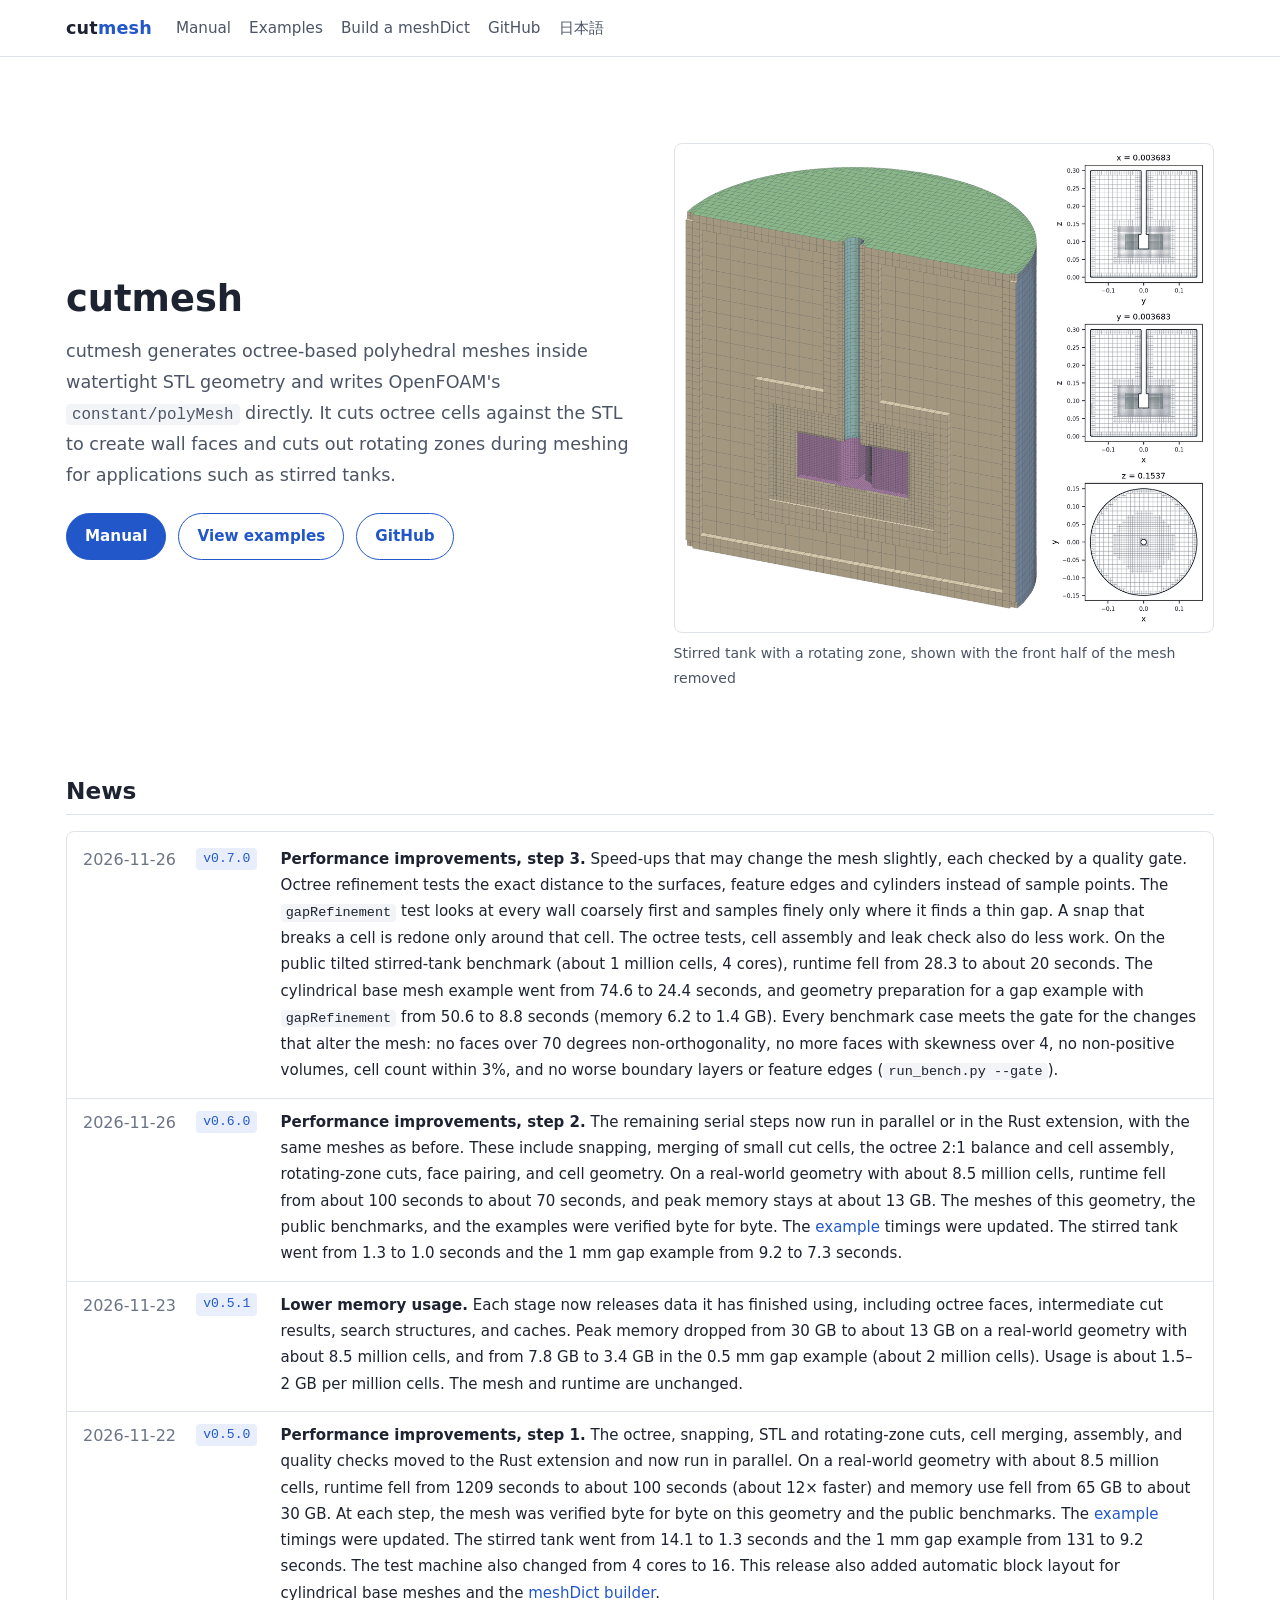
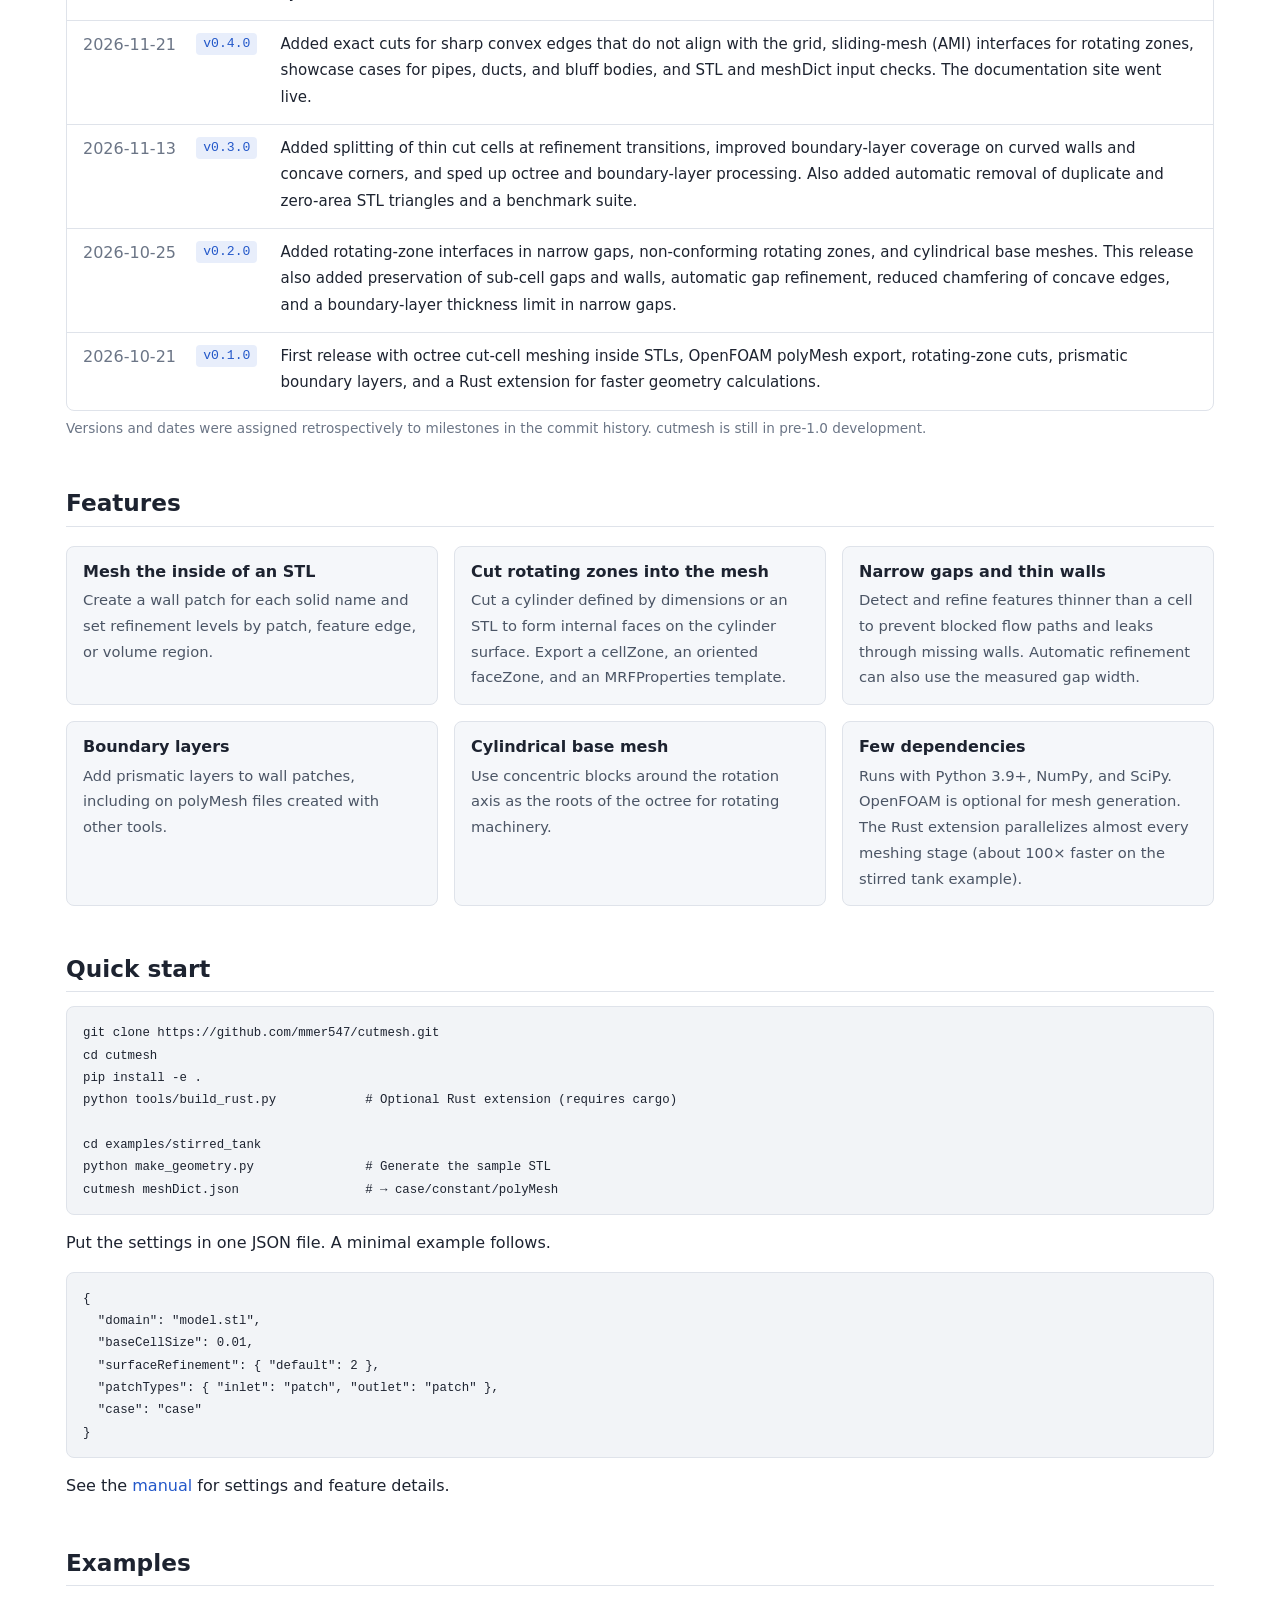
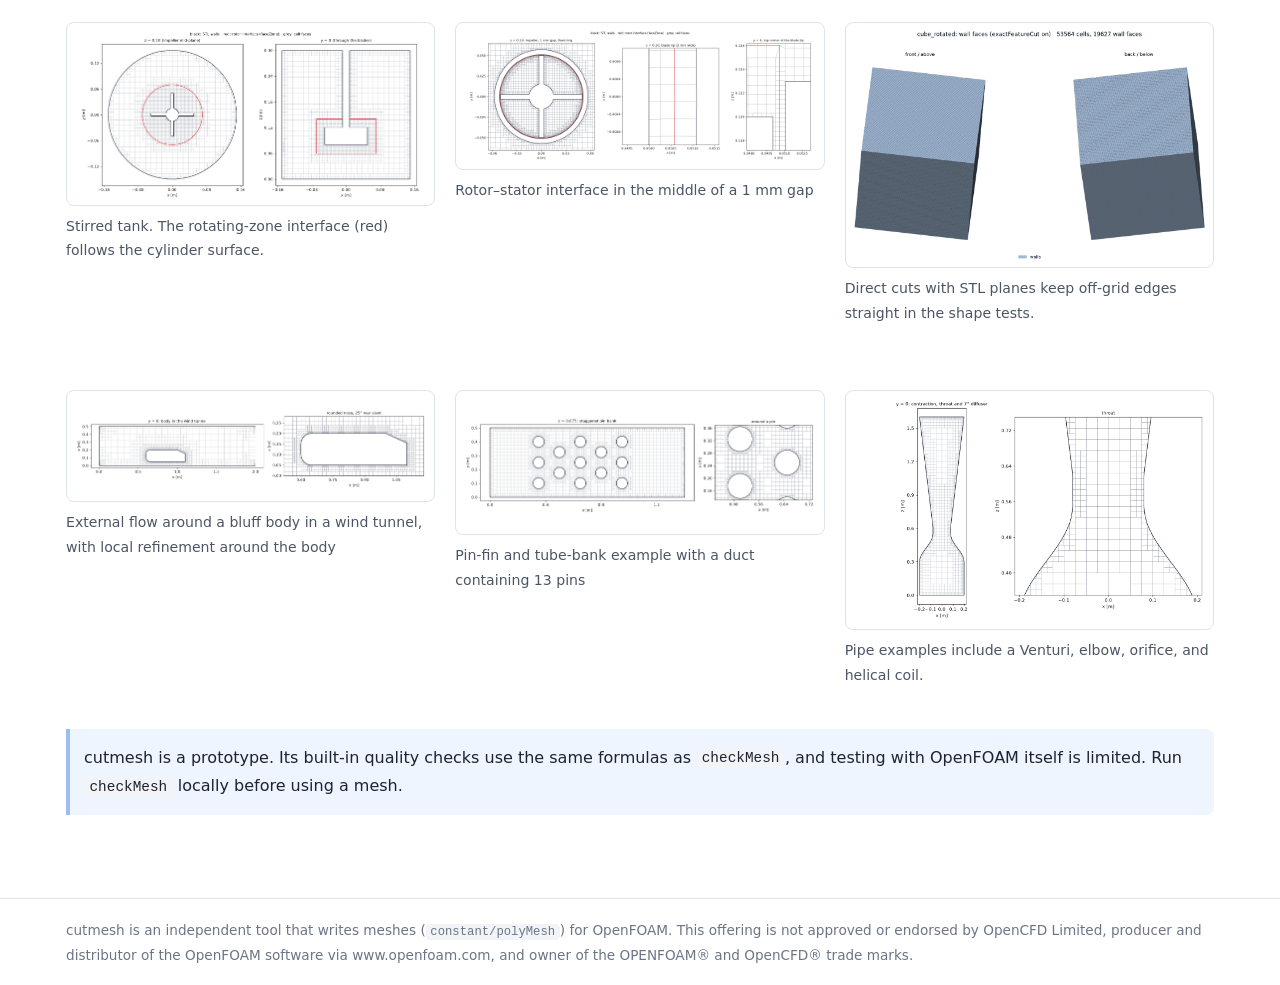
==== docs/en/index.html @ e9bb9ba9 "docs: v0.7.0 in the news (ja/en), READMEs and PLAN.md Co-Authored-By: Claude Opus 5.5 <noreply@anthr" ====
<!doctype html>
<html lang="en">
<head>
<meta charset="utf-8">
<meta name="viewport" content="width=device-width, initial-scale=1">
<title>cutmesh — Octree cut-cell mesher for OpenFOAM</title>
<meta name="description" content="Generate octree-based polyhedral meshes inside watertight STL geometry and export directly to OpenFOAM polyMesh. Supports rotating zones, cylindrical base meshes, and boundary layers.">
<link rel="stylesheet" href="../style.css">
<link rel="alternate" hreflang="ja" href="../index.html">
</head>
<body>
<header class="site-header"><div class="inner">
  <a class="brand" href="index.html">cut<span>mesh</span></a>
  <nav class="site-nav">
    <a href="manual.html">Manual</a>
    <a href="examples.html">Examples</a>
    <a href="meshdict.html">Build a meshDict</a>
    <a href="https://github.com/mmer547/cutmesh">GitHub</a>
    <a href="../index.html" lang="ja" hreflang="ja">日本語</a>
  </nav>
</div></header>

<main class="page">
<section class="hero">
  <div>
    <h1>cutmesh</h1>
    <p class="lead">cutmesh generates octree-based polyhedral meshes inside watertight STL geometry and writes OpenFOAM's <code>constant/polyMesh</code> directly.
    It cuts octree cells against the STL to create wall faces and cuts out rotating zones during meshing for applications such as stirred tanks.</p>
    <div class="actions">
      <a class="btn primary" href="manual.html">Manual</a>
      <a class="btn" href="examples.html">View examples</a>
      <a class="btn" href="https://github.com/mmer547/cutmesh">GitHub</a>
    </div>
  </div>
  <figure>
    <a class="img" href="examples.html#tank"><img src="../images/tank_cut.png" alt="3D cutaway of a stirred tank mesh, showing the tank, shaft, four paddle blades, and fine cells around the blades" width="996" height="908"></a>
    <figcaption>Stirred tank with a rotating zone, shown with the front half of the mesh removed</figcaption>
  </figure>
</section>

<h2 id="news">News</h2>
<ul class="news">
  <li><time datetime="2026-11-26">2026-11-26</time><span class="ver">v0.7.0</span>
    <p><strong>Performance improvements, step 3.</strong> Speed-ups that may change the mesh slightly, each checked by a quality gate. Octree refinement tests the exact distance to the surfaces, feature edges and cylinders instead of sample points. The <code>gapRefinement</code> test looks at every wall coarsely first and samples finely only where it finds a thin gap. A snap that breaks a cell is redone only around that cell. The octree tests, cell assembly and leak check also do less work.
    On the public tilted stirred-tank benchmark (about 1 million cells, 4 cores), runtime fell from 28.3 to about 20 seconds. The cylindrical base mesh example went from 74.6 to 24.4 seconds, and geometry preparation for a gap example with <code>gapRefinement</code> from 50.6 to 8.8 seconds (memory 6.2 to 1.4 GB).
    Every benchmark case meets the gate for the changes that alter the mesh: no faces over 70 degrees non-orthogonality, no more faces with skewness over 4, no non-positive volumes, cell count within 3%, and no worse boundary layers or feature edges (<code>run_bench.py --gate</code>).</p></li>
  <li><time datetime="2026-11-26">2026-11-26</time><span class="ver">v0.6.0</span>
    <p><strong>Performance improvements, step 2.</strong> The remaining serial steps now run in parallel or in the Rust extension, with the same meshes as before. These include snapping, merging of small cut cells, the octree 2:1 balance and cell assembly, rotating-zone cuts, face pairing, and cell geometry.
    On a real-world geometry with about 8.5 million cells, runtime fell from about 100 seconds to about 70 seconds, and peak memory stays at about 13 GB. The meshes of this geometry, the public benchmarks, and the examples were verified byte for byte.
    The <a href="examples.html">example</a> timings were updated. The stirred tank went from 1.3 to 1.0 seconds and the 1 mm gap example from 9.2 to 7.3 seconds.</p></li>
  <li><time datetime="2026-11-23">2026-11-23</time><span class="ver">v0.5.1</span>
    <p><strong>Lower memory usage.</strong> Each stage now releases data it has finished using, including octree faces, intermediate cut results, search structures, and caches.
    Peak memory dropped from 30 GB to about 13 GB on a real-world geometry with about 8.5 million cells, and from 7.8 GB to 3.4 GB in the 0.5 mm gap example (about 2 million cells). Usage is about 1.5–2 GB per million cells.
    The mesh and runtime are unchanged.</p></li>
  <li><time datetime="2026-11-22">2026-11-22</time><span class="ver">v0.5.0</span>
    <p><strong>Performance improvements, step 1.</strong> The octree, snapping, STL and rotating-zone cuts, cell merging, assembly, and quality checks moved to the Rust extension and now run in parallel.
    On a real-world geometry with about 8.5 million cells, runtime fell from 1209 seconds to about 100 seconds (about 12× faster) and memory use fell from 65 GB to about 30 GB. At each step, the mesh was verified byte for byte on this geometry and the public benchmarks.
    The <a href="examples.html">example</a> timings were updated. The stirred tank went from 14.1 to 1.3 seconds and the 1 mm gap example from 131 to 9.2 seconds. The test machine also changed from 4 cores to 16.
    This release also added automatic block layout for cylindrical base meshes and the <a href="meshdict.html">meshDict builder</a>.</p></li>
  <li><time datetime="2026-11-21">2026-11-21</time><span class="ver">v0.4.0</span>
    <p>Added exact cuts for sharp convex edges that do not align with the grid, sliding-mesh (AMI) interfaces for rotating zones, showcase cases for pipes, ducts, and bluff bodies,
    and STL and meshDict input checks. The documentation site went live.</p></li>
  <li><time datetime="2026-11-13">2026-11-13</time><span class="ver">v0.3.0</span>
    <p>Added splitting of thin cut cells at refinement transitions, improved boundary-layer coverage on curved walls and concave corners, and sped up octree and boundary-layer processing.
    Also added automatic removal of duplicate and zero-area STL triangles and a benchmark suite.</p></li>
  <li><time datetime="2026-10-25">2026-10-25</time><span class="ver">v0.2.0</span>
    <p>Added rotating-zone interfaces in narrow gaps, non-conforming rotating zones, and cylindrical base meshes. This release also added preservation of sub-cell gaps and walls,
    automatic gap refinement, reduced chamfering of concave edges, and a boundary-layer thickness limit in narrow gaps.</p></li>
  <li><time datetime="2026-10-21">2026-10-21</time><span class="ver">v0.1.0</span>
    <p>First release with octree cut-cell meshing inside STLs, OpenFOAM polyMesh export, rotating-zone cuts,
    prismatic boundary layers, and a Rust extension for faster geometry calculations.</p></li>
</ul>
<p class="news-note">Versions and dates were assigned retrospectively to milestones in the commit history. cutmesh is still in pre-1.0 development.</p>

<h2>Features</h2>
<div class="cards">
  <div class="card"><h3>Mesh the inside of an STL</h3><p>Create a wall patch for each solid name and set refinement levels by patch, feature edge, or volume region.</p></div>
  <div class="card"><h3>Cut rotating zones into the mesh</h3><p>Cut a cylinder defined by dimensions or an STL to form internal faces on the cylinder surface. Export a cellZone, an oriented faceZone, and an MRFProperties template.</p></div>
  <div class="card"><h3>Narrow gaps and thin walls</h3><p>Detect and refine features thinner than a cell to prevent blocked flow paths and leaks through missing walls. Automatic refinement can also use the measured gap width.</p></div>
  <div class="card"><h3>Boundary layers</h3><p>Add prismatic layers to wall patches, including on polyMesh files created with other tools.</p></div>
  <div class="card"><h3>Cylindrical base mesh</h3><p>Use concentric blocks around the rotation axis as the roots of the octree for rotating machinery.</p></div>
  <div class="card"><h3>Few dependencies</h3><p>Runs with Python 3.9+, NumPy, and SciPy. OpenFOAM is optional for mesh generation. The Rust extension parallelizes almost every meshing stage (about 100× faster on the stirred tank example).</p></div>
</div>

<h2>Quick start</h2>
<pre><code>git clone https://github.com/mmer547/cutmesh.git
cd cutmesh
pip install -e .
python tools/build_rust.py            # Optional Rust extension (requires cargo)

cd examples/stirred_tank
python make_geometry.py               # Generate the sample STL
cutmesh meshDict.json                 # → case/constant/polyMesh</code></pre>
<p>Put the settings in one JSON file. A minimal example follows.</p>
<pre><code>{
  "domain": "model.stl",
  "baseCellSize": 0.01,
  "surfaceRefinement": { "default": 2 },
  "patchTypes": { "inlet": "patch", "outlet": "patch" },
  "case": "case"
}</code></pre>
<p>See the <a href="manual.html">manual</a> for settings and feature details.</p>

<h2>Examples</h2>
<div class="grid three">
  <figure>
    <a class="img" href="examples.html#tank"><img src="../images/tank_slices.png" alt="Horizontal and vertical sections of a stirred tank, with the rotating-zone interface in red" loading="lazy"></a>
    <figcaption>Stirred tank. The rotating-zone interface (red) follows the cylinder surface.</figcaption>
  </figure>
  <figure>
    <a class="img" href="examples.html#stator"><img src="../images/stator_gap.png" alt="Close-up of the 1 mm gap between the blade tip and the stationary ring" loading="lazy"></a>
    <figcaption>Rotor–stator interface in the middle of a 1 mm gap</figcaption>
  </figure>
  <figure>
    <a class="img" href="examples.html#tilted-edges"><img src="../images/shape_cube_rotated_walls.png" alt="Wall mesh of a cube rotated relative to the grid, with straight edges" loading="lazy"></a>
    <figcaption>Direct cuts with STL planes keep off-grid edges straight in the shape tests.</figcaption>
  </figure>
  <figure>
    <a class="img" href="examples.html#showcase"><img src="../images/showcase_body_in_tunnel.png" alt="Longitudinal section of a body in a wind tunnel" loading="lazy"></a>
    <figcaption>External flow around a bluff body in a wind tunnel, with local refinement around the body</figcaption>
  </figure>
  <figure>
    <a class="img" href="examples.html#showcase"><img src="../images/showcase_pin_fins.png" alt="Horizontal section of a staggered pin array" loading="lazy"></a>
    <figcaption>Pin-fin and tube-bank example with a duct containing 13 pins</figcaption>
  </figure>
  <figure>
    <a class="img" href="examples.html#showcase"><img src="../images/showcase_venturi.png" alt="Longitudinal section of a Venturi pipe" loading="lazy"></a>
    <figcaption>Pipe examples include a Venturi, elbow, orifice, and helical coil.</figcaption>
  </figure>
</div>

<div class="note">
  <p>cutmesh is a prototype. Its built-in quality checks use the same formulas as <code>checkMesh</code>, and testing with OpenFOAM itself is limited. Run <code>checkMesh</code> locally before using a mesh.</p>
</div>
</main>

<footer class="site-footer"><div class="inner">
  cutmesh is an independent tool that writes meshes (<code>constant/polyMesh</code>) for OpenFOAM.
  This offering is not approved or endorsed by OpenCFD Limited, producer and distributor of the OpenFOAM software via www.openfoam.com,
  and owner of the OPENFOAM® and OpenCFD® trade marks.
</div></footer>
</body>
</html>
---- docs/style.css ----
/* cutmesh documentation site */
:root {
  --bg: #ffffff;
  --bg-soft: #f5f7fa;
  --bg-code: #f2f4f7;
  --fg: #1d2330;
  --fg-soft: #4b5565;
  --fg-faint: #6b7586;
  --line: #dfe3ea;
  --accent: #2257c9;
  --accent-soft: #e8eefb;
  --warn-bg: #fff6e0;
  --warn-line: #e8c46a;
  --note-bg: #eef5ff;
  --note-line: #9dbcf0;
  --radius: 8px;
  --mono: ui-monospace, "SFMono-Regular", "Cascadia Mono", Menlo, Consolas, monospace;
  --sans: system-ui, -apple-system, "Segoe UI", "Hiragino Sans", "Hiragino Kaku Gothic ProN",
          "Noto Sans JP", "Yu Gothic UI", Meiryo, sans-serif;
  color-scheme: light;
}
@media (prefers-color-scheme: dark) {
  :root:not([data-theme="light"]) {
    --bg: #12151b; --bg-soft: #1a1e26; --bg-code: #1e232c;
    --fg: #e4e7ec; --fg-soft: #b3bac6; --fg-faint: #8a93a3; --line: #2d333e;
    --accent: #7fa7ff; --accent-soft: #1f2a40;
    --warn-bg: #2d2615; --warn-line: #8a6d24; --note-bg: #17233a; --note-line: #3c5d94;
    color-scheme: dark;
  }
}
:root[data-theme="dark"] {
  --bg: #12151b; --bg-soft: #1a1e26; --bg-code: #1e232c;
  --fg: #e4e7ec; --fg-soft: #b3bac6; --fg-faint: #8a93a3; --line: #2d333e;
  --accent: #7fa7ff; --accent-soft: #1f2a40;
  --warn-bg: #2d2615; --warn-line: #8a6d24; --note-bg: #17233a; --note-line: #3c5d94;
  color-scheme: dark;
}

* { box-sizing: border-box; }
html { -webkit-text-size-adjust: 100%; scroll-padding-top: 72px; }
body {
  margin: 0; background: var(--bg); color: var(--fg);
  font-family: var(--sans); font-size: 16px; line-height: 1.75;
}
a { color: var(--accent); text-decoration: none; }
a:hover { text-decoration: underline; }
img { max-width: 100%; height: auto; display: block; }
code, pre, kbd { font-family: var(--mono); font-size: 0.9em; }
:not(pre) > code {
  background: var(--bg-code); padding: 0.1em 0.38em; border-radius: 4px; overflow-wrap: anywhere;
}
pre {
  background: var(--bg-code); border: 1px solid var(--line); border-radius: var(--radius);
  padding: 14px 16px; overflow-x: auto; line-height: 1.55; margin: 1em 0;
}
pre code { font-size: 0.86em; }
h1, h2, h3 { line-height: 1.35; margin: 2em 0 0.6em; }
h1 { font-size: 2rem; margin-top: 0.4em; }
h2 { font-size: 1.45rem; padding-bottom: 0.3em; border-bottom: 1px solid var(--line); }
h3 { font-size: 1.15rem; }
p, ul, ol { margin: 0.7em 0; }
li { margin: 0.25em 0; }

/* header */
.site-header {
  position: sticky; top: 0; z-index: 10; background: color-mix(in srgb, var(--bg) 92%, transparent);
  backdrop-filter: blur(6px); border-bottom: 1px solid var(--line);
}
.site-header .inner {
  max-width: 1180px; margin: 0 auto; padding: 6px 16px; min-height: 56px;
  display: flex; align-items: center; gap: 24px;
}
.brand { font-weight: 700; font-size: 1.1rem; color: var(--fg); letter-spacing: 0.01em; }
.brand span { color: var(--accent); }
.site-nav { display: flex; gap: 18px; flex-wrap: wrap; font-size: 0.95rem; }
.site-nav a { color: var(--fg-soft); }
.site-nav a[aria-current="page"] { color: var(--fg); font-weight: 600; }
.site-nav .gh { margin-left: auto; }
.header-spacer { flex: 1; }

/* layout */
.page { max-width: 1180px; margin: 0 auto; padding: 24px 16px 64px; }
.doc { display: grid; grid-template-columns: 220px minmax(0, 1fr); gap: 40px; }
.toc {
  position: sticky; top: 76px; align-self: start; max-height: calc(100vh - 96px); overflow-y: auto;
  font-size: 0.9rem; border-right: 1px solid var(--line); padding-right: 16px;
}
.toc strong { display: block; margin-bottom: 6px; color: var(--fg-faint); font-size: 0.78rem;
  letter-spacing: 0.06em; text-transform: uppercase; }
.toc ol { list-style: none; padding: 0; margin: 0; }
.toc li { margin: 0; }
.toc a { display: block; padding: 3px 0; color: var(--fg-soft); }
.toc ol ol a { padding-left: 12px; font-size: 0.86rem; }
.content { min-width: 0; }
.content > h2:first-child { margin-top: 0.3em; }

/* tables */
.table-wrap { overflow-x: auto; margin: 1em 0; border: 1px solid var(--line); border-radius: var(--radius); }
table { border-collapse: collapse; width: 100%; font-size: 0.9rem; }
th, td { text-align: left; vertical-align: top; padding: 8px 12px; border-bottom: 1px solid var(--line); }
th { background: var(--bg-soft); font-weight: 600; white-space: nowrap; }
tr:last-child td { border-bottom: none; }
td:first-child code { white-space: nowrap; }
td.num, th.num { text-align: right; font-variant-numeric: tabular-nums; white-space: nowrap; }

/* callouts */
.note, .warn { border-left: 4px solid; border-radius: 0 var(--radius) var(--radius) 0; padding: 10px 14px; margin: 1.2em 0; }
.note { background: var(--note-bg); border-color: var(--note-line); }
.warn { background: var(--warn-bg); border-color: var(--warn-line); }
.note p, .warn p { margin: 0.3em 0; }

/* hero */
.hero { padding: 40px 0 16px; display: grid; grid-template-columns: minmax(0, 1.05fr) minmax(0, 1fr); gap: 40px; align-items: center; }
.hero h1 { font-size: 2.3rem; margin: 0 0 0.3em; }
.hero .lead { font-size: 1.1rem; color: var(--fg-soft); }
.hero .actions { display: flex; gap: 12px; flex-wrap: wrap; margin-top: 1.4em; }
.btn {
  display: inline-block; padding: 9px 18px; border-radius: 999px; font-weight: 600; font-size: 0.95rem;
  border: 1px solid var(--accent); color: var(--accent);
}
.btn.primary { background: var(--accent); color: var(--bg); }
.btn:hover { text-decoration: none; filter: brightness(1.08); }

/* figures: mesh pictures are drawn on white, keep a white card in dark mode */
figure { margin: 1.4em 0; }
figure .img {
  background: #fff; border: 1px solid var(--line); border-radius: var(--radius); padding: 6px; overflow: hidden;
}
figure a.img { display: block; }
figcaption { font-size: 0.88rem; color: var(--fg-soft); margin-top: 8px; }
.grid { display: grid; gap: 20px; }
.grid.two { grid-template-columns: repeat(2, minmax(0, 1fr)); }
.grid.three { grid-template-columns: repeat(3, minmax(0, 1fr)); }
/* update history (top page) */
.news { list-style: none; padding: 0; margin: 1em 0 0.4em; border: 1px solid var(--line); border-radius: var(--radius); }
.news li { display: grid; grid-template-columns: 6.2em 4.4em minmax(0, 1fr); gap: 4px 14px; padding: 10px 16px; border-top: 1px solid var(--line); }
.news li:first-child { border-top: 0; }
.news time { color: var(--fg-faint); font-variant-numeric: tabular-nums; }
.news .ver { justify-self: start; align-self: start; margin-top: 0.15em; padding: 0 7px; border-radius: 4px;
  font-family: var(--mono); font-size: 0.82rem; line-height: 1.7; color: var(--accent); background: var(--accent-soft); }
.news p { margin: 0; font-size: 0.94rem; }
.news-note { margin: 0 0 1.6em; font-size: 0.85rem; color: var(--fg-faint); }

.cards { display: grid; grid-template-columns: repeat(3, minmax(0, 1fr)); gap: 16px; margin: 1.2em 0; }
.card { border: 1px solid var(--line); border-radius: var(--radius); padding: 14px 16px; background: var(--bg-soft); }
.card h3 { margin: 0 0 0.3em; font-size: 1rem; }
.card p { margin: 0; font-size: 0.92rem; color: var(--fg-soft); }

/* example sections */
.cmd-label { font-weight: 600; font-size: 0.92rem; margin: 1.1em 0 -0.4em; color: var(--fg-soft); }
.example { margin: 2.4em 0; }
.stats { display: flex; gap: 10px; flex-wrap: wrap; margin: 0.6em 0; padding: 0; list-style: none; }
.stats li { margin: 0; font-size: 0.86rem; background: var(--accent-soft); color: var(--fg); border-radius: 999px; padding: 2px 12px; }
details { border: 1px solid var(--line); border-radius: var(--radius); padding: 6px 14px; margin: 1em 0; }
details summary { cursor: pointer; font-weight: 600; font-size: 0.95rem; }
details pre { margin: 0.6em 0 0.4em; }

.site-footer { border-top: 1px solid var(--line); color: var(--fg-faint); font-size: 0.85rem; }
.site-footer .inner { max-width: 1180px; margin: 0 auto; padding: 20px 16px; }

@media (max-width: 900px) {
  .doc { grid-template-columns: minmax(0, 1fr); }
  .toc { position: static; max-height: none; border-right: none; border-bottom: 1px solid var(--line);
    padding: 0 0 12px; }
  .hero { grid-template-columns: minmax(0, 1fr); padding-top: 24px; }
  .cards, .grid.three { grid-template-columns: minmax(0, 1fr); }
  .news li { grid-template-columns: auto minmax(0, 1fr); }
  .news p { grid-column: 1 / -1; }
}
@media (max-width: 640px) {
  .grid.two { grid-template-columns: minmax(0, 1fr); }
  .hero h1 { font-size: 1.8rem; }
  h1 { font-size: 1.6rem; }
  .site-header .inner { gap: 14px; }
  .site-nav { gap: 4px 12px; font-size: 0.9rem; }
  .brand { font-size: 1rem; }
}
@media (max-width: 420px) {
  html { scroll-padding-top: 106px; }
}

/* examples: figures with a "with boundary layers" variant (switched by examples.js) */
.vfig .only-layers, .vfig.layers-on .only-plain { display: none; }
.vfig.layers-on a.img.only-layers { display: block; }
.vfig.layers-on span.only-layers { display: inline; }
.vswitch {
  display: inline-flex; border: 1px solid var(--line); border-radius: 999px; overflow: hidden;
  font-size: 0.8rem; line-height: 1.6; vertical-align: middle;
}
.vfig > .vswitch { margin-bottom: 6px; }
.vswitch button {
  border: 0; margin: 0; background: transparent; color: var(--fg-soft); padding: 2px 12px;
  font: inherit; cursor: pointer;
}
.vswitch button + button { border-left: 1px solid var(--line); }
.vswitch button[aria-pressed="true"] { background: var(--accent); color: var(--bg); }
.vswitch button:focus-visible { outline: 2px solid var(--accent); outline-offset: -2px; }
.layer-switch { display: flex; align-items: center; gap: 10px; margin: 1em 0; font-size: 0.9rem; color: var(--fg-soft); }
.layer-switch[hidden] { display: none; }

/* meshDict form (meshdict.html, meshdict.js) */
.mdf-lead { color: var(--fg-soft); max-width: 60em; }
.mdf-toolbar { display: flex; flex-wrap: wrap; align-items: center; gap: 10px 14px; margin: 1.2em 0 0.3em; }
.mdf-toolbar-sep { flex: 1; }
.mdf-filebtn { cursor: pointer; }
.mdf-filebtn:focus-within { outline: 2px solid var(--accent); outline-offset: 2px; }
button.btn { background: transparent; font: inherit; font-weight: 600; font-size: 0.95rem; cursor: pointer; }
button.btn.primary { background: var(--accent); }
.btn.mdf-plain { border-color: var(--line); color: var(--fg-soft); }
.btn.mdf-small { padding: 4px 12px; font-size: 0.85rem; }
.mdf-select { display: inline-flex; align-items: center; gap: 8px; font-size: 0.92rem; color: var(--fg-soft); }
.mdf-check { display: inline-flex; align-items: center; gap: 6px; font-size: 0.92rem; color: var(--fg-soft); cursor: pointer; }
.mdf-drop-hint { margin: 0 0 1em; font-size: 0.82rem; color: var(--fg-faint); }
.mdf select, .mdf-toolbar select, .mdf-text, .mdf-textarea {
  font: inherit; font-size: 0.92rem; color: var(--fg); background: var(--bg);
  border: 1px solid var(--line); border-radius: 6px; padding: 5px 8px; min-width: 0;
}
.mdf-text:focus, .mdf-textarea:focus, .mdf select:focus { outline: 2px solid var(--accent); outline-offset: -1px; border-color: var(--accent); }
.mdf-text:disabled { opacity: 0.5; }
.mdf-num { font-family: var(--mono); font-size: 0.88rem; }
.mdf-textarea { width: 100%; font-family: var(--mono); font-size: 0.85rem; resize: vertical; }
.mdf-bad { border-color: #d14343; }

.mdf { display: grid; grid-template-columns: minmax(0, 1fr) minmax(0, 480px); gap: 32px; align-items: start; }
.mdf-group { margin: 0 0 28px; }
.mdf-group h2 { margin: 0 0 10px; font-size: 1.2rem; display: flex; align-items: baseline; gap: 10px; }
.mdf-doc { font-size: 0.8rem; font-weight: 400; }
.mdf-field { display: grid; grid-template-columns: 210px minmax(0, 1fr); gap: 2px 16px; padding: 10px 0; border-bottom: 1px solid var(--line); }
.mdf-label { display: flex; flex-wrap: wrap; align-items: center; gap: 6px; padding-top: 4px; }
.mdf-label code { font-weight: 600; }
.mdf-req, .mdf-adv { font-size: 0.7rem; border-radius: 999px; padding: 0 7px; line-height: 1.6; }
.mdf-req { background: var(--accent); color: var(--bg); }
.mdf-adv { border: 1px solid var(--line); color: var(--fg-faint); }
.mdf-input { min-width: 0; }
.mdf-input > .mdf-text, .mdf-input > select { width: 100%; max-width: 320px; }
.mdf-help { grid-column: 2; font-size: 0.83rem; color: var(--fg-soft); line-height: 1.6; }
.mdf-default { margin-left: 8px; color: var(--fg-faint); white-space: nowrap; }
.mdf-hidden-note { font-size: 0.83rem; color: var(--fg-faint); margin: 8px 0 0; }
.mdf-vec { display: grid; grid-template-columns: repeat(3, minmax(0, 110px)); gap: 6px; }
.mdf-inline { display: flex; flex-wrap: wrap; align-items: center; gap: 10px; }
.mdf-inline .mdf-text { width: 160px; }
.mdf-map { display: grid; gap: 6px; }
.mdf-maprow { display: grid; grid-template-columns: minmax(0, 200px) minmax(0, 120px) auto; gap: 6px; align-items: center; }
.mdf-mapadd { display: flex; flex-wrap: wrap; gap: 14px; }
.mdf-link { border: 0; background: none; padding: 2px 0; color: var(--accent); font: inherit; font-size: 0.88rem; cursor: pointer; }
.mdf-link:hover { text-decoration: underline; }
.mdf-x {
  border: 1px solid var(--line); background: var(--bg); color: var(--fg-faint); border-radius: 6px;
  width: 28px; height: 28px; line-height: 1; font-size: 1rem; cursor: pointer;
}
.mdf-x:hover { color: #d14343; border-color: #d14343; }
.mdf-list .mdf-text { width: 100%; max-width: 420px; }
.mdf-chips { display: flex; flex-wrap: wrap; gap: 6px; margin-top: 6px; }
.mdf-chip {
  border: 1px solid var(--line); background: var(--bg-soft); color: var(--fg-soft); border-radius: 999px;
  padding: 1px 10px; font: inherit; font-size: 0.8rem; cursor: pointer;
}
.mdf-chip[aria-pressed="true"] { background: var(--accent); border-color: var(--accent); color: var(--bg); }

/* nested objects and lists of objects span the whole width */
.mdf-sub, .mdf-listfield { grid-template-columns: minmax(0, 1fr); }
.mdf-sub > .mdf-help, .mdf-listfield > .mdf-help { grid-column: 1; }
.mdf-subhead { display: flex; flex-wrap: wrap; align-items: center; gap: 8px 16px; }
.mdf-subhead .mdf-label { padding-top: 0; }
.mdf-subbody, .mdf-card { border-left: 3px solid var(--accent-soft); padding-left: 14px; margin-top: 6px; }
.mdf-subbody .mdf-field, .mdf-card .mdf-field { grid-template-columns: 180px minmax(0, 1fr); }
.mdf-subbody .mdf-sub, .mdf-card .mdf-sub { grid-template-columns: minmax(0, 1fr); }
.mdf-subbody .mdf-field:last-child, .mdf-card .mdf-field:last-child { border-bottom: 0; }
.mdf-card { background: var(--bg-soft); border-radius: 0 var(--radius) var(--radius) 0; padding: 8px 14px; margin: 10px 0; }
.mdf-cardhead { display: flex; justify-content: space-between; align-items: center; }
.mdf-shape { display: flex; flex-wrap: wrap; gap: 14px; align-items: center; padding: 6px 0; font-size: 0.92rem; }
.mdf-shape-label { color: var(--fg-soft); }
.mdf-listfield > .btn { justify-self: start; margin-top: 6px; }

/* output */
.mdf-out {
  position: sticky; top: 72px; border: 1px solid var(--line); border-radius: var(--radius);
  background: var(--bg-soft); padding: 12px 14px; max-height: calc(100vh - 88px); overflow: auto;
}
.mdf-out-head { display: flex; align-items: center; justify-content: space-between; gap: 8px; flex-wrap: wrap; }
.mdf-out-actions { display: flex; gap: 8px; }
.mdf-json { margin: 10px 0; max-height: 60vh; background: var(--bg); }
.mdf-cmd { margin: 4px 0 0; background: var(--bg); }
.mdf-run { font-size: 0.83rem; color: var(--fg-soft); margin: 8px 0 0; }
.mdf-issues { list-style: none; padding: 0; margin: 10px 0 0; font-size: 0.85rem; line-height: 1.5; }
.mdf-issues li { margin: 4px 0; padding: 4px 8px 4px 10px; border-left: 3px solid; border-radius: 0 6px 6px 0; overflow-wrap: anywhere; }
.mdf-issues .mdf-error { border-color: #d14343; background: color-mix(in srgb, #d14343 10%, transparent); }
.mdf-issues .mdf-warn { border-color: var(--warn-line); background: var(--warn-bg); }
.mdf-issues .mdf-info { border-color: var(--note-line); background: var(--note-bg); }
.mdf-issues .mdf-ok { border-color: #3a9a5b; background: color-mix(in srgb, #3a9a5b 10%, transparent); }

/* STL facts */
.mdf-stlinfo { border: 1px solid var(--line); border-radius: var(--radius); padding: 10px 14px; margin: 0 0 20px; background: var(--bg-soft); }
.mdf-stlhead { display: flex; justify-content: space-between; align-items: center; }
.mdf-facts { display: grid; grid-template-columns: max-content minmax(0, 1fr); gap: 2px 16px; margin: 6px 0; font-size: 0.9rem; }
.mdf-facts dt { color: var(--fg-soft); }
.mdf-facts dd { margin: 0; overflow-wrap: anywhere; }
.mdf-muted { color: var(--fg-faint); font-size: 0.85em; margin-left: 4px; }
.mdf-sugg { display: flex; flex-wrap: wrap; align-items: center; gap: 6px; font-size: 0.88rem; color: var(--fg-soft); }

@media (max-width: 1000px) {
  .mdf { grid-template-columns: minmax(0, 1fr); }
  .mdf-out { position: static; max-height: none; }
}
@media (max-width: 640px) {
  .mdf-field, .mdf-subbody .mdf-field, .mdf-card .mdf-field { grid-template-columns: minmax(0, 1fr); }
  .mdf-help { grid-column: 1; }
  .mdf-maprow { grid-template-columns: minmax(0, 1fr) minmax(0, 90px) auto; }
  .mdf-toolbar-sep { display: none; }
}
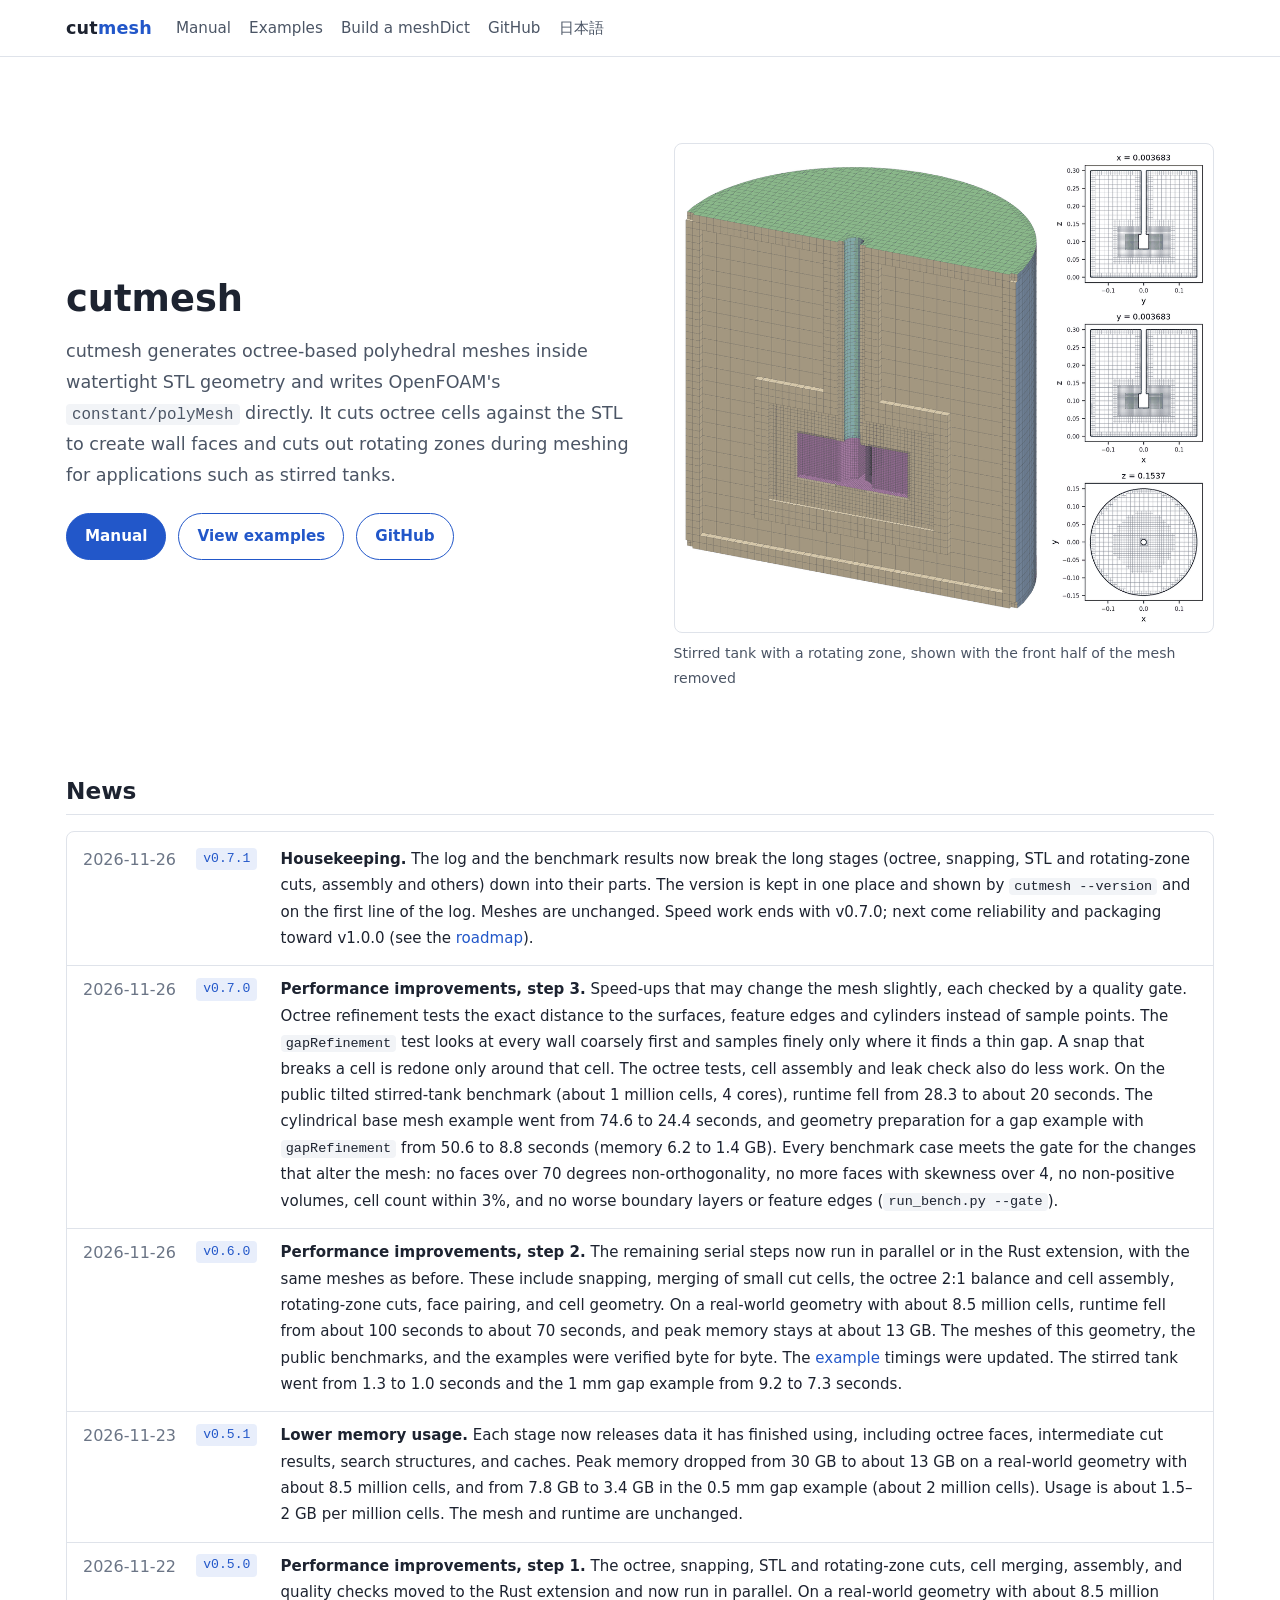
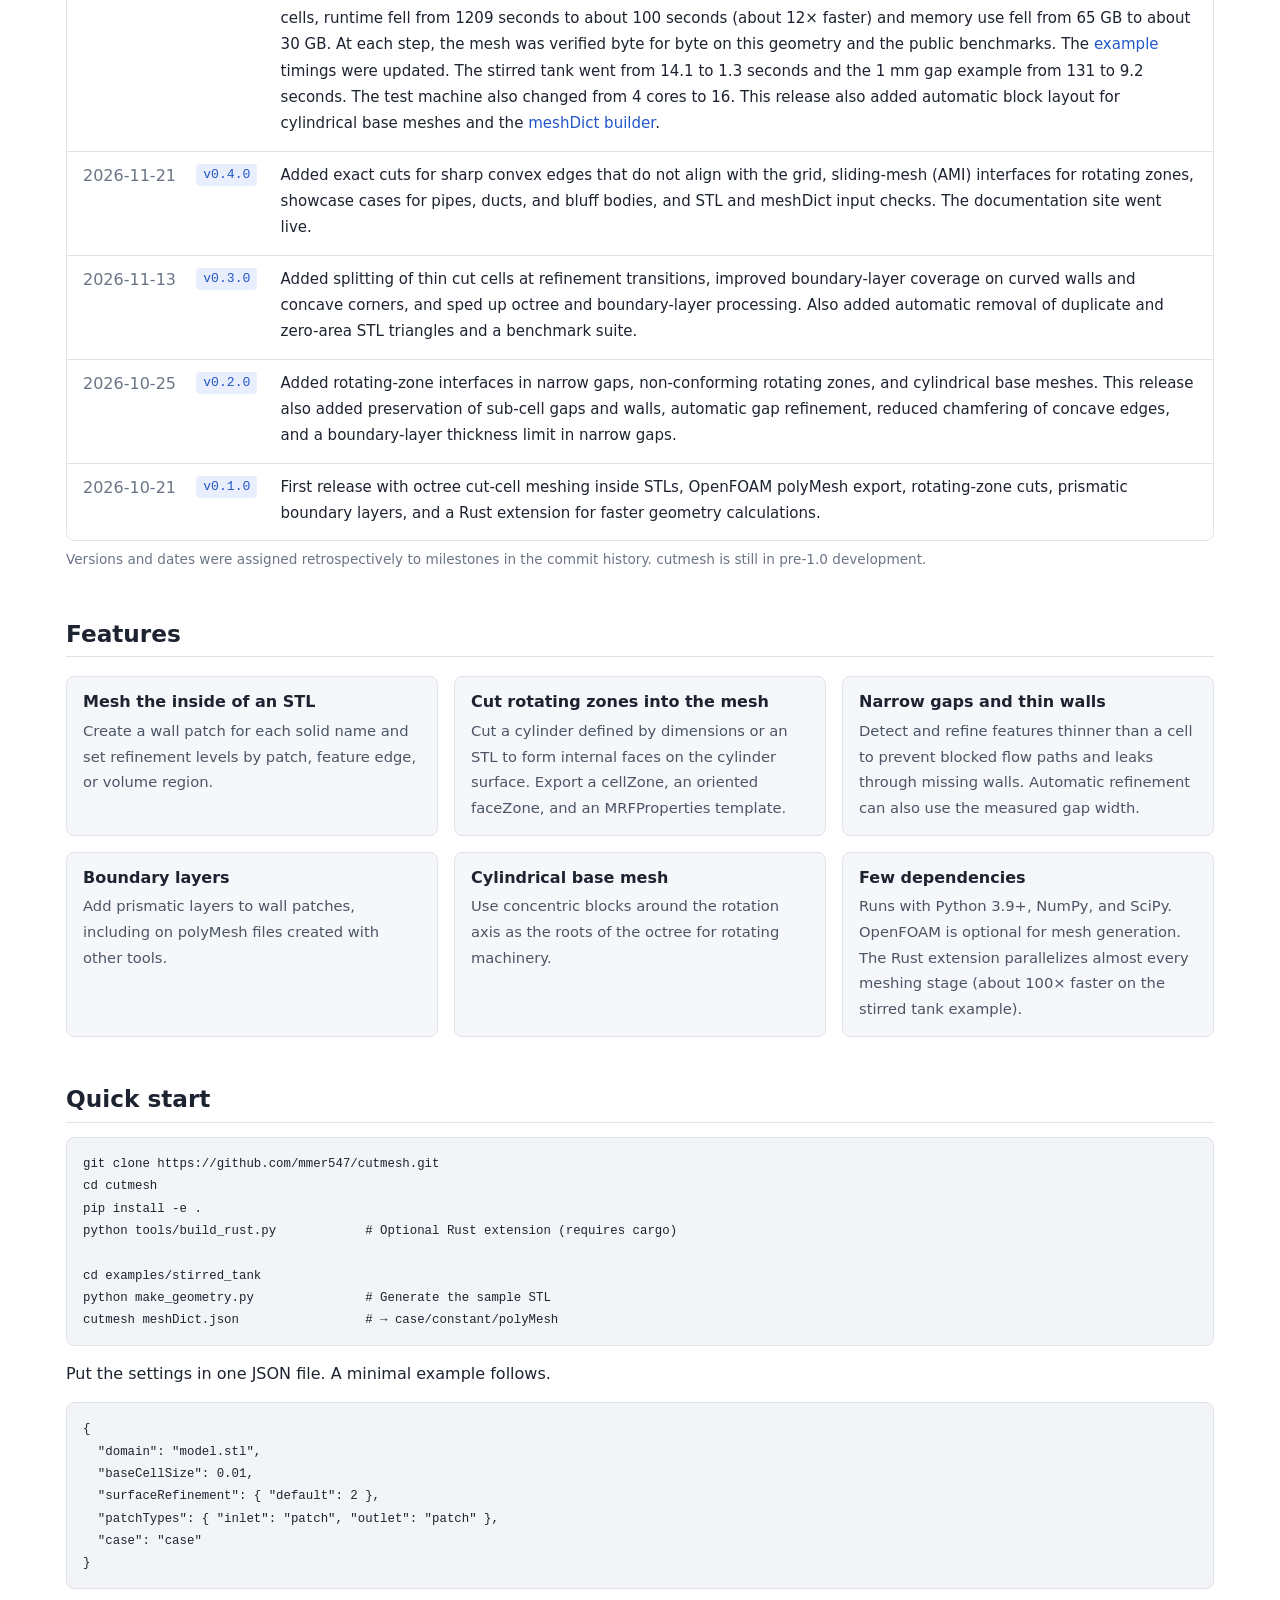
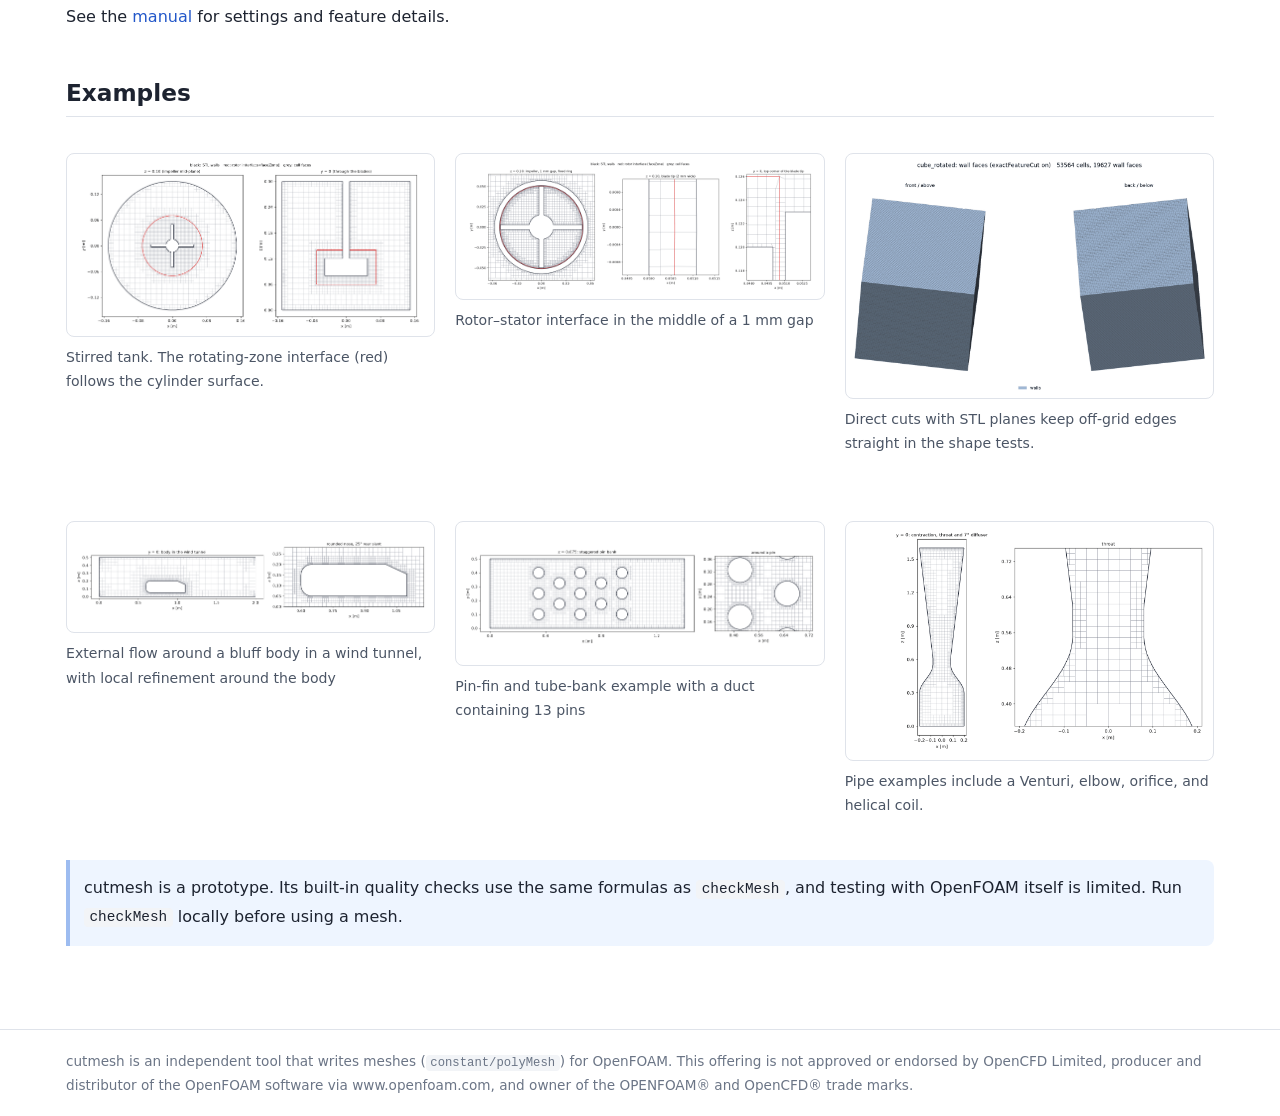
==== commit 8aa39758: "v0.7.1: the version in one place (cutmesh.__version__), --version, first log line cutmesh/__init__.p" ====
--- a/docs/en/index.html
+++ b/docs/en/index.html
@@ -40,6 +40,10 @@
 
 <h2 id="news">News</h2>
 <ul class="news">
+  <li><time datetime="2026-11-26">2026-11-26</time><span class="ver">v0.7.1</span>
+    <p><strong>Housekeeping.</strong> The log and the benchmark results now break the long stages (octree, snapping, STL and rotating-zone cuts, assembly and others) down into their parts.
+    The version is kept in one place and shown by <code>cutmesh --version</code> and on the first line of the log. Meshes are unchanged.
+    Speed work ends with v0.7.0; next come reliability and packaging toward v1.0.0 (see the <a href="https://github.com/mmer547/cutmesh/issues/59">roadmap</a>).</p></li>
   <li><time datetime="2026-11-26">2026-11-26</time><span class="ver">v0.7.0</span>
     <p><strong>Performance improvements, step 3.</strong> Speed-ups that may change the mesh slightly, each checked by a quality gate. Octree refinement tests the exact distance to the surfaces, feature edges and cylinders instead of sample points. The <code>gapRefinement</code> test looks at every wall coarsely first and samples finely only where it finds a thin gap. A snap that breaks a cell is redone only around that cell. The octree tests, cell assembly and leak check also do less work.
     On the public tilted stirred-tank benchmark (about 1 million cells, 4 cores), runtime fell from 28.3 to about 20 seconds. The cylindrical base mesh example went from 74.6 to 24.4 seconds, and geometry preparation for a gap example with <code>gapRefinement</code> from 50.6 to 8.8 seconds (memory 6.2 to 1.4 GB).
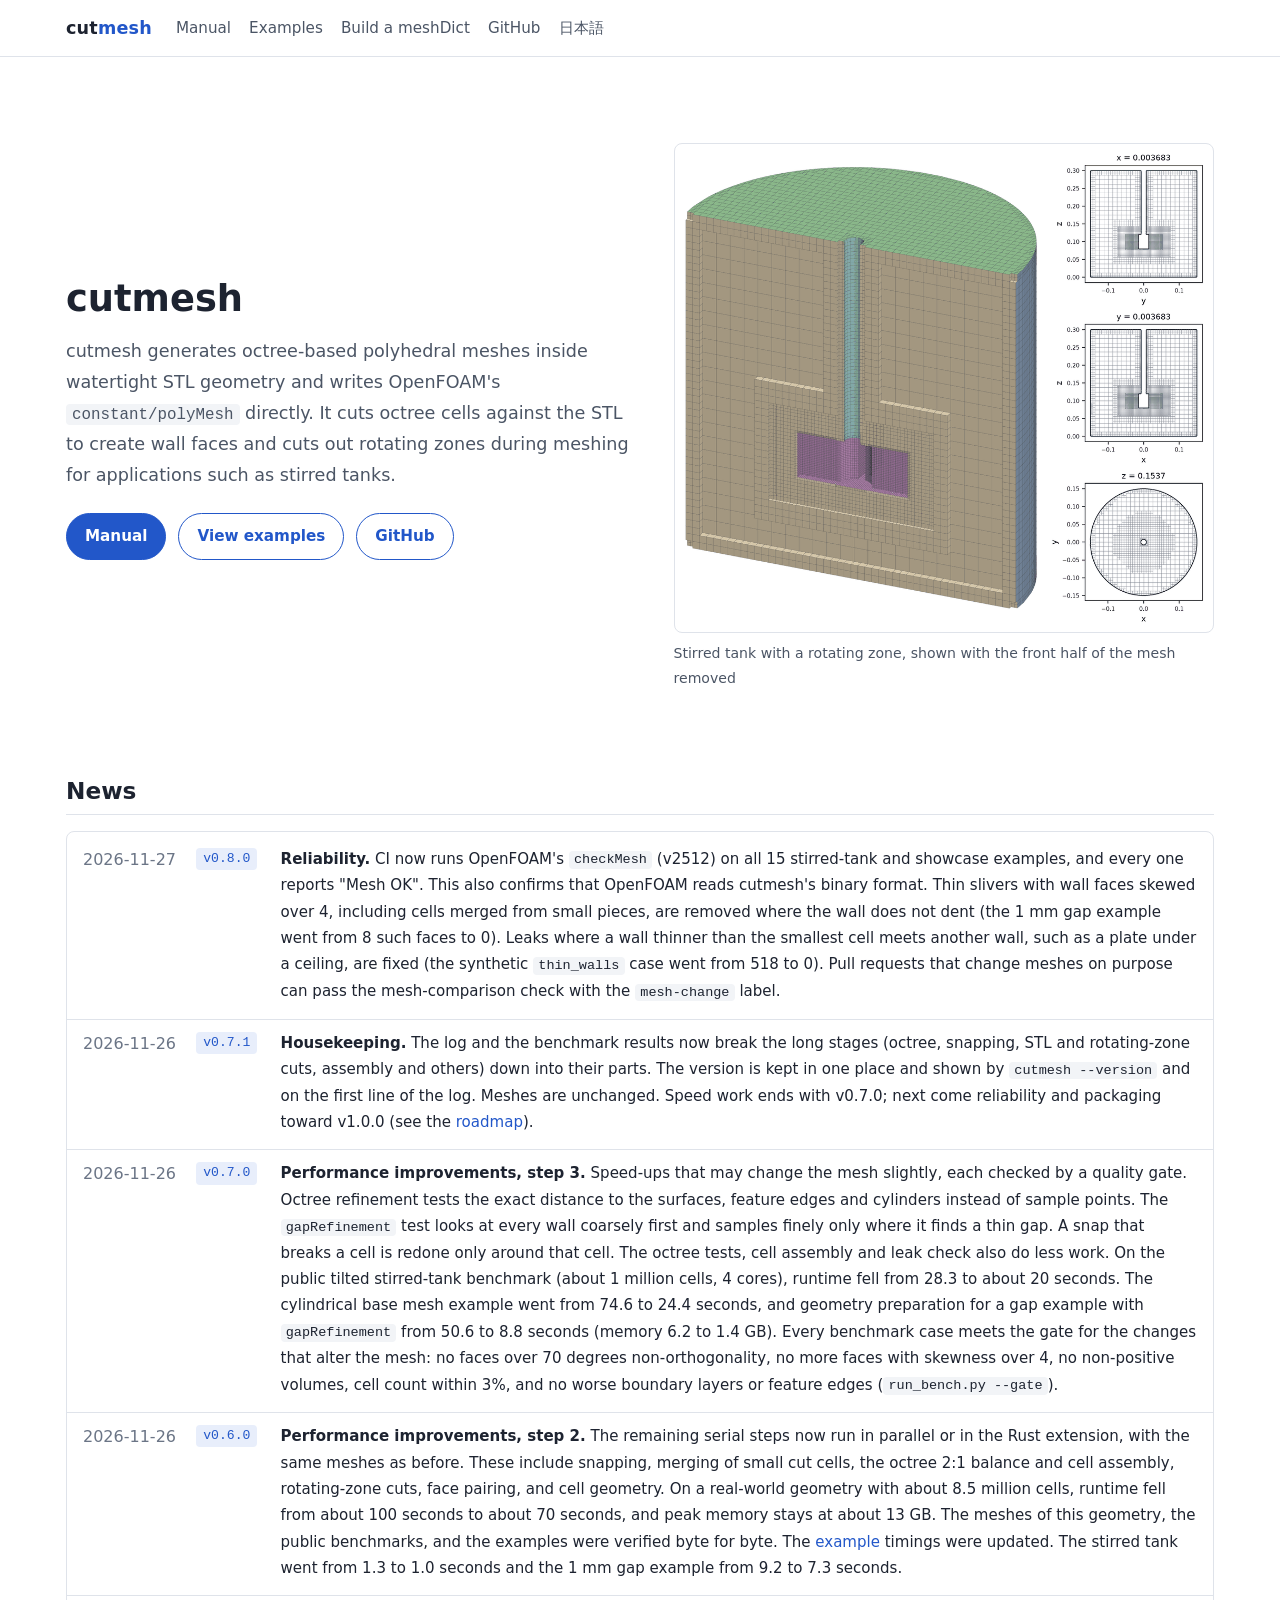
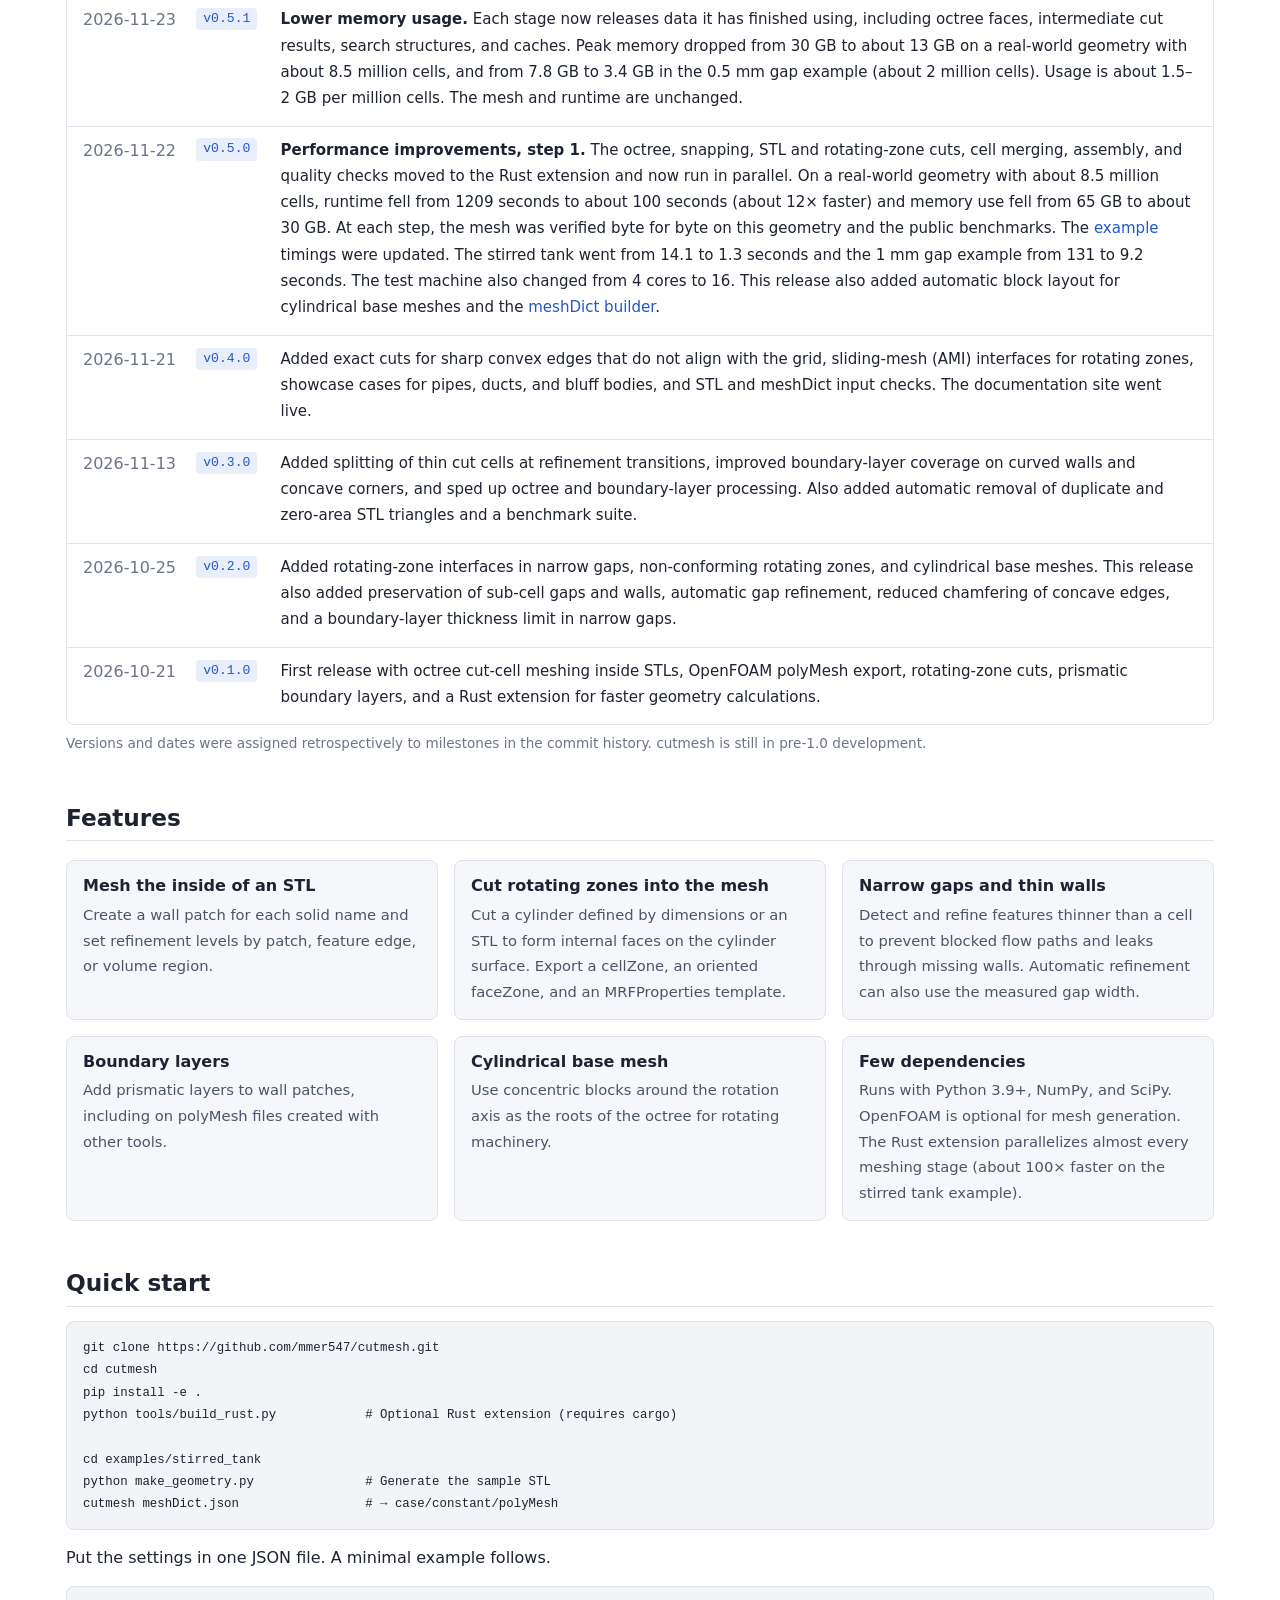
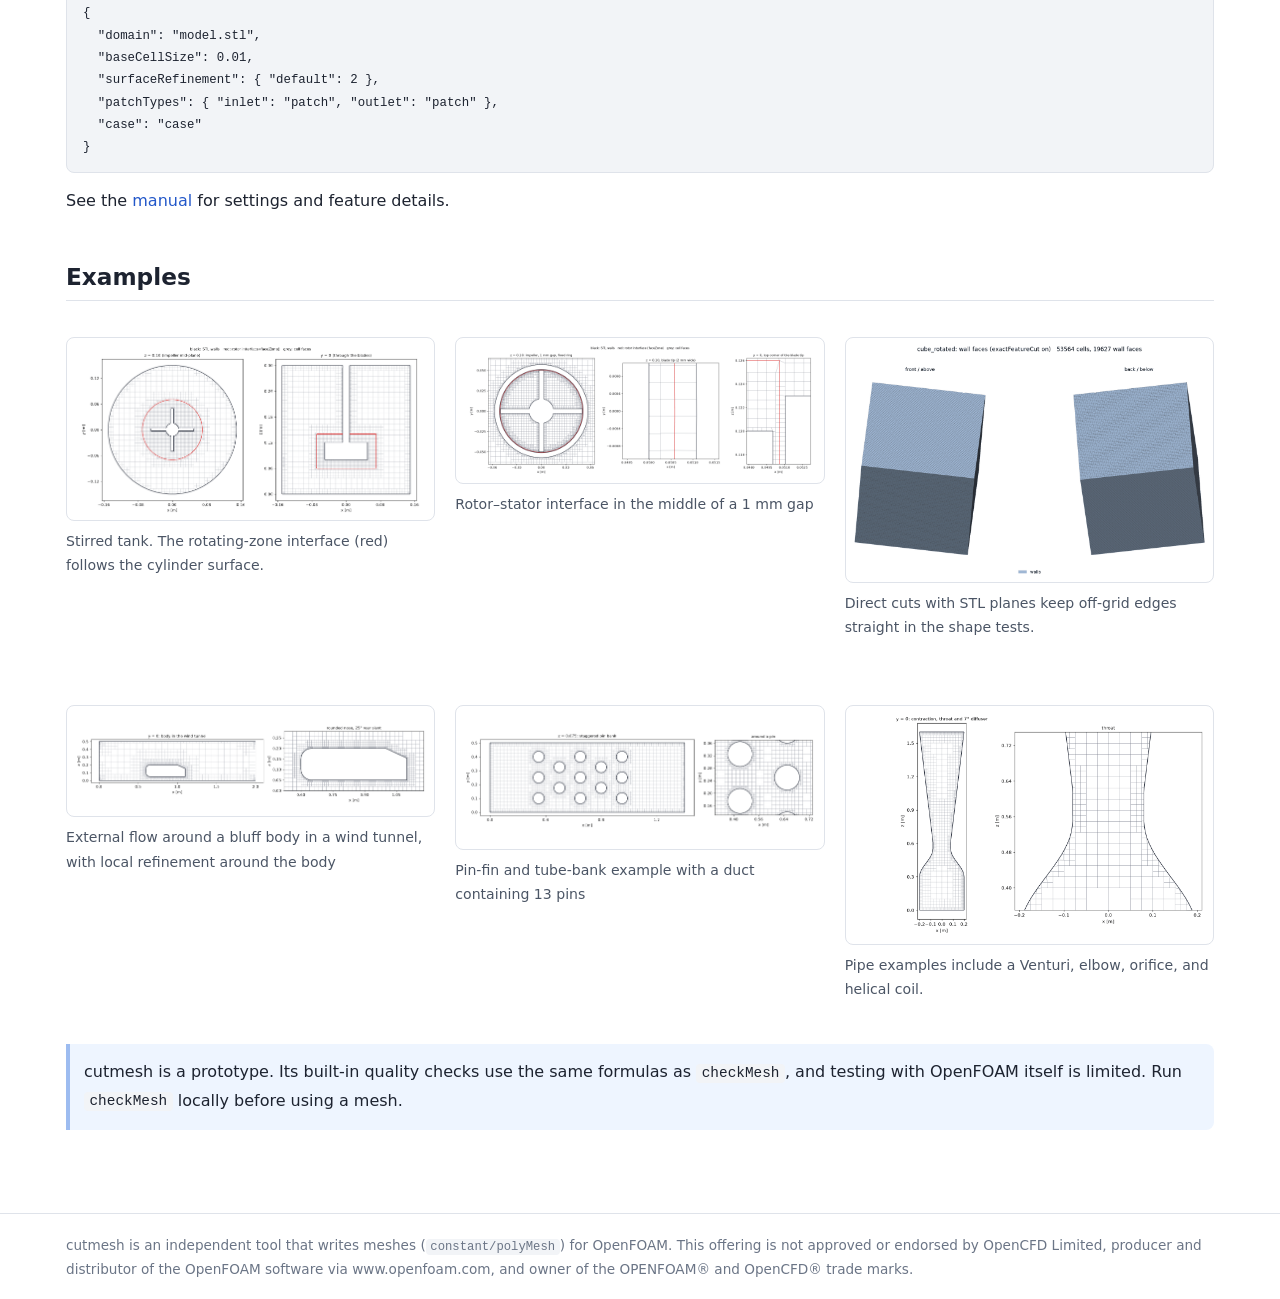
==== commit 6d0975a8: "v0.8.0: thin wall junction leaks, leak check at wall ends, mesh-change label thin_walls (P1-1): 518 " ====
--- a/docs/en/index.html
+++ b/docs/en/index.html
@@ -40,6 +40,11 @@
 
 <h2 id="news">News</h2>
 <ul class="news">
+  <li><time datetime="2026-11-27">2026-11-27</time><span class="ver">v0.8.0</span>
+    <p><strong>Reliability.</strong> CI now runs OpenFOAM's <code>checkMesh</code> (v2512) on all 15 stirred-tank and showcase examples, and every one reports "Mesh OK". This also confirms that OpenFOAM reads cutmesh's binary format.
+    Thin slivers with wall faces skewed over 4, including cells merged from small pieces, are removed where the wall does not dent (the 1 mm gap example went from 8 such faces to 0).
+    Leaks where a wall thinner than the smallest cell meets another wall, such as a plate under a ceiling, are fixed (the synthetic <code>thin_walls</code> case went from 518 to 0).
+    Pull requests that change meshes on purpose can pass the mesh-comparison check with the <code>mesh-change</code> label.</p></li>
   <li><time datetime="2026-11-26">2026-11-26</time><span class="ver">v0.7.1</span>
     <p><strong>Housekeeping.</strong> The log and the benchmark results now break the long stages (octree, snapping, STL and rotating-zone cuts, assembly and others) down into their parts.
     The version is kept in one place and shown by <code>cutmesh --version</code> and on the first line of the log. Meshes are unchanged.
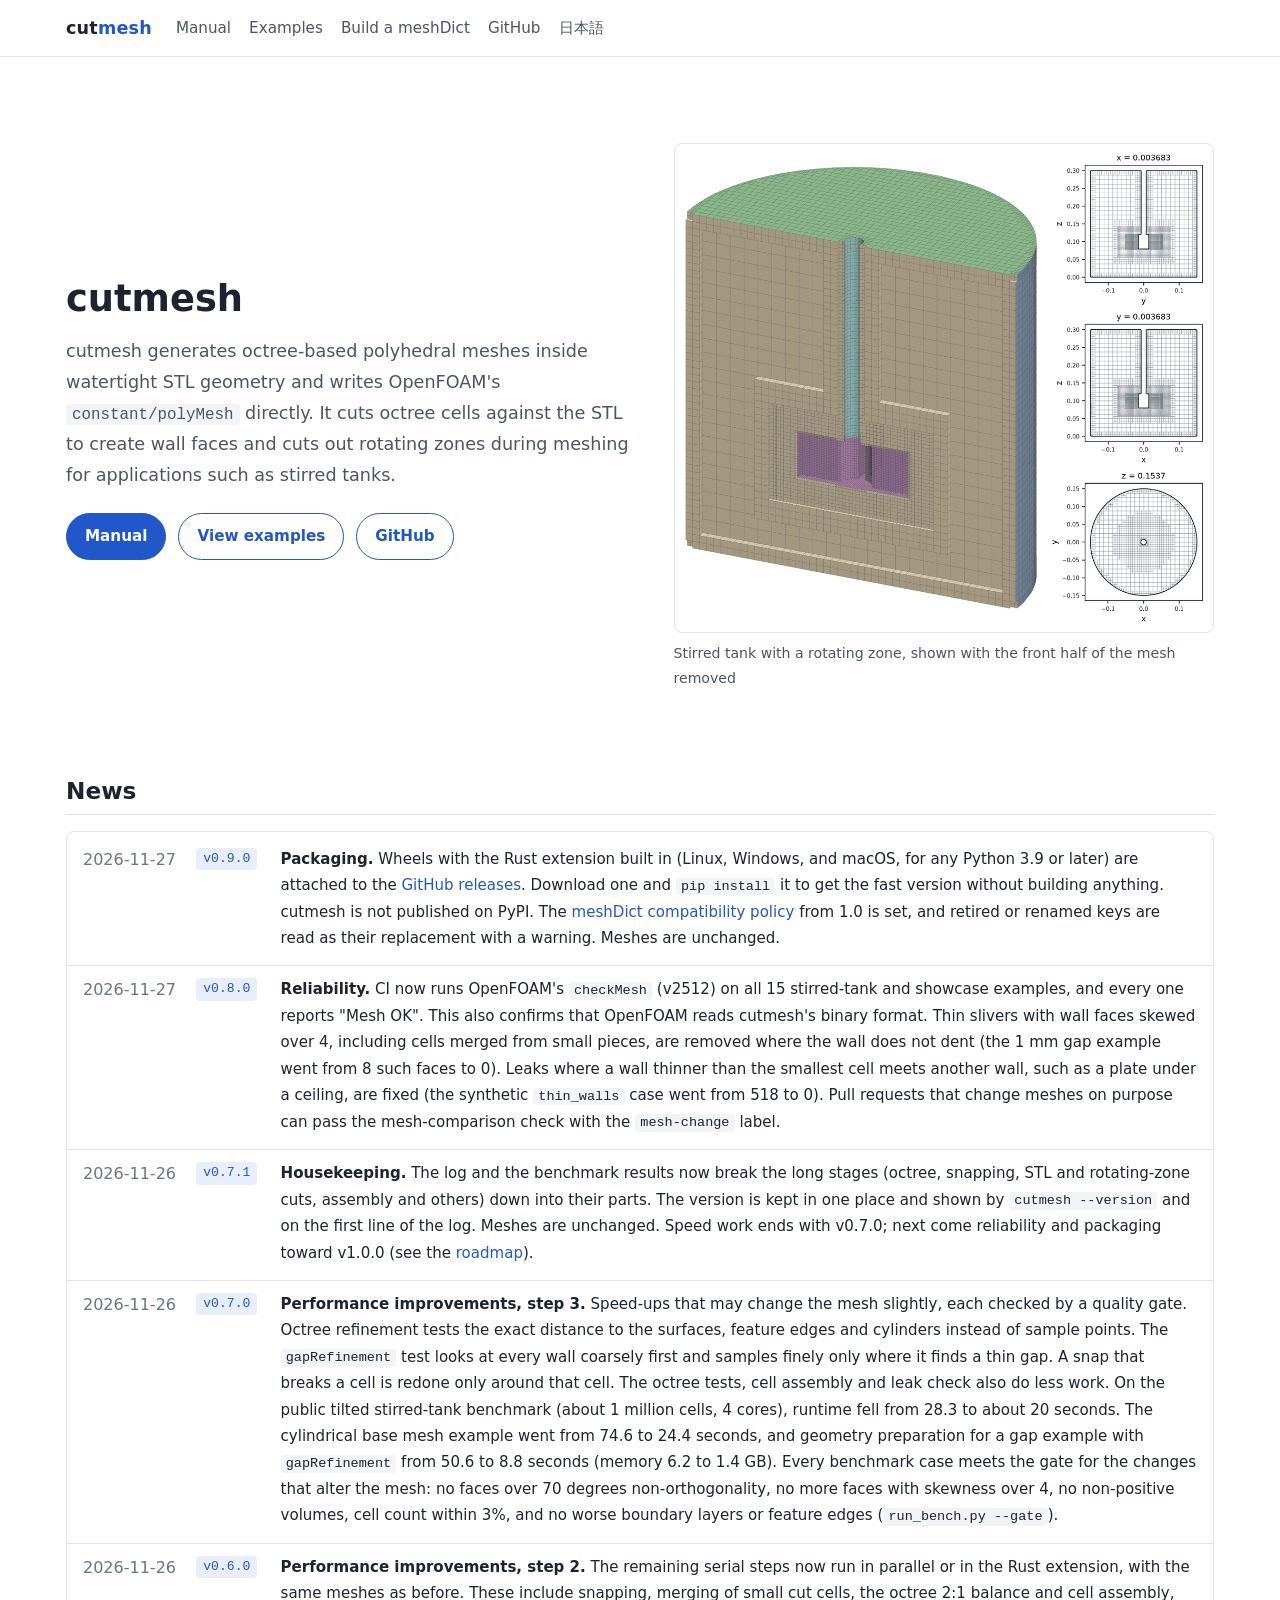
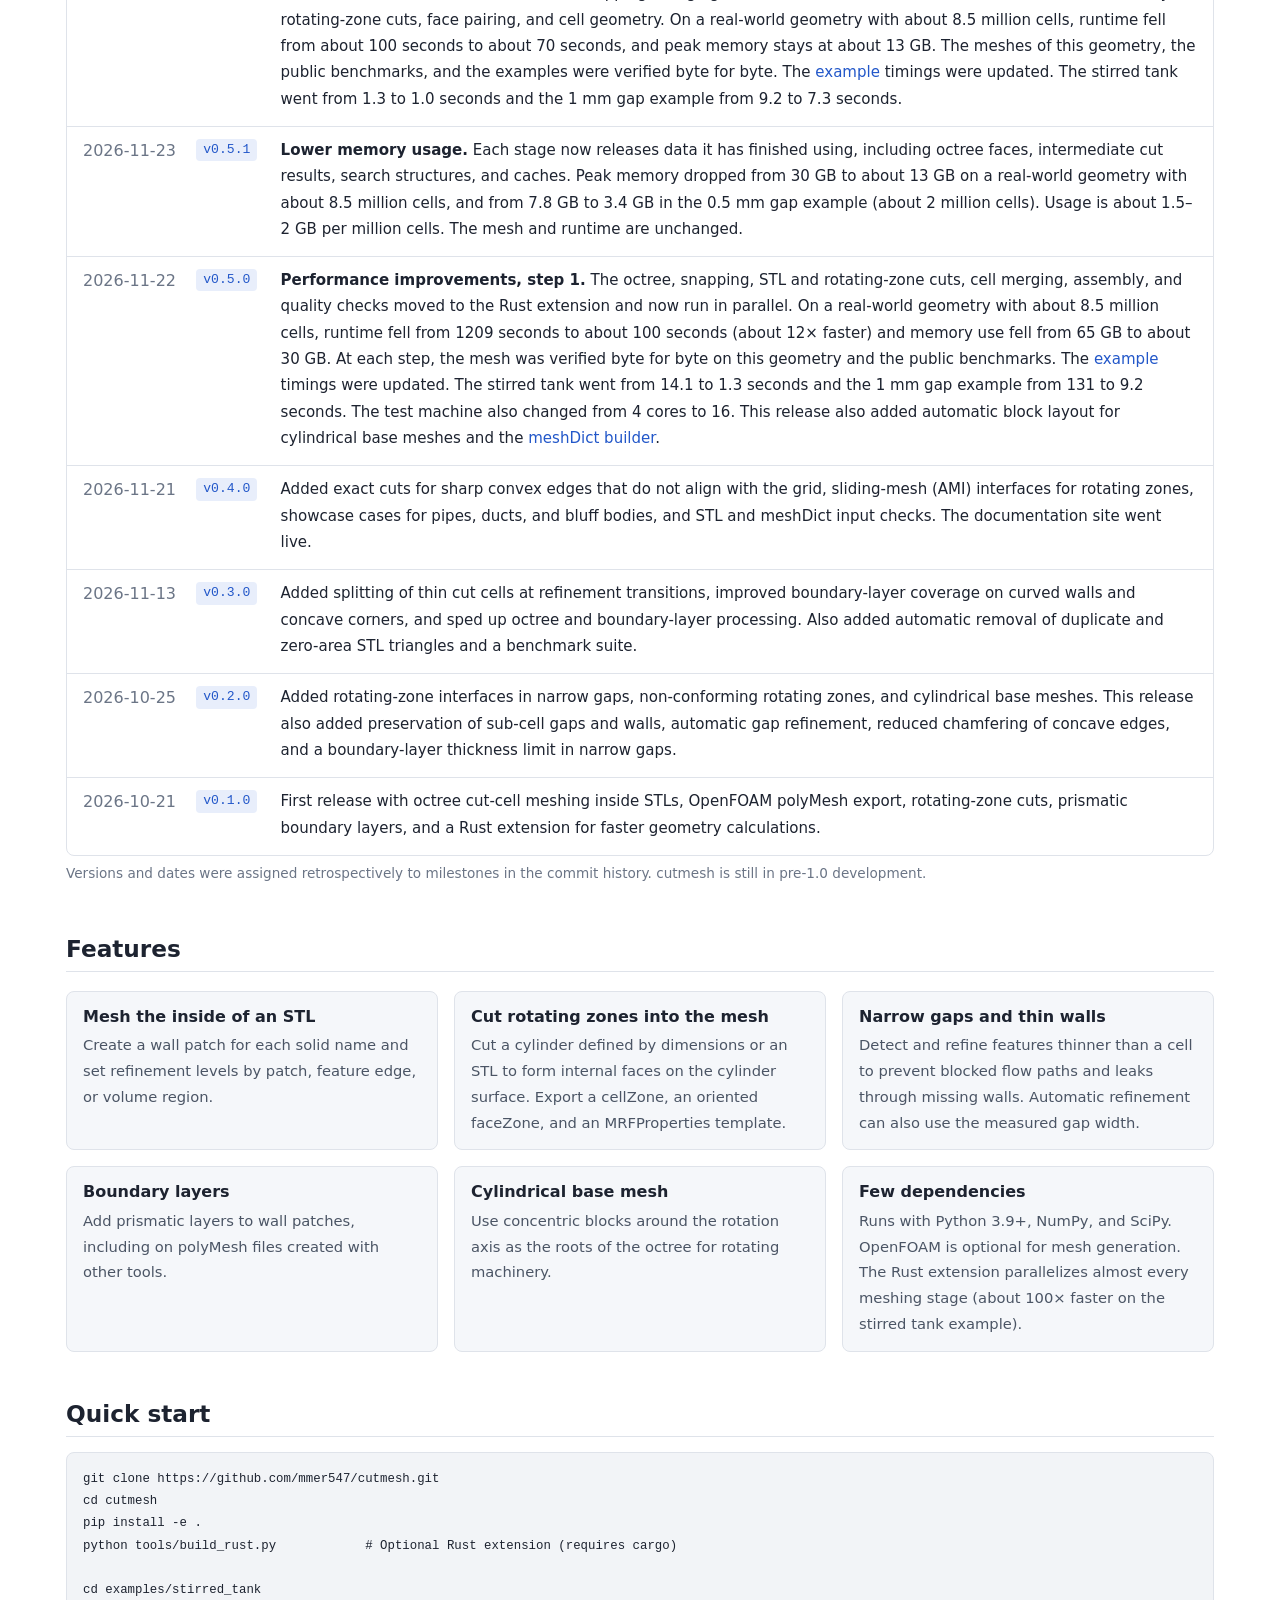
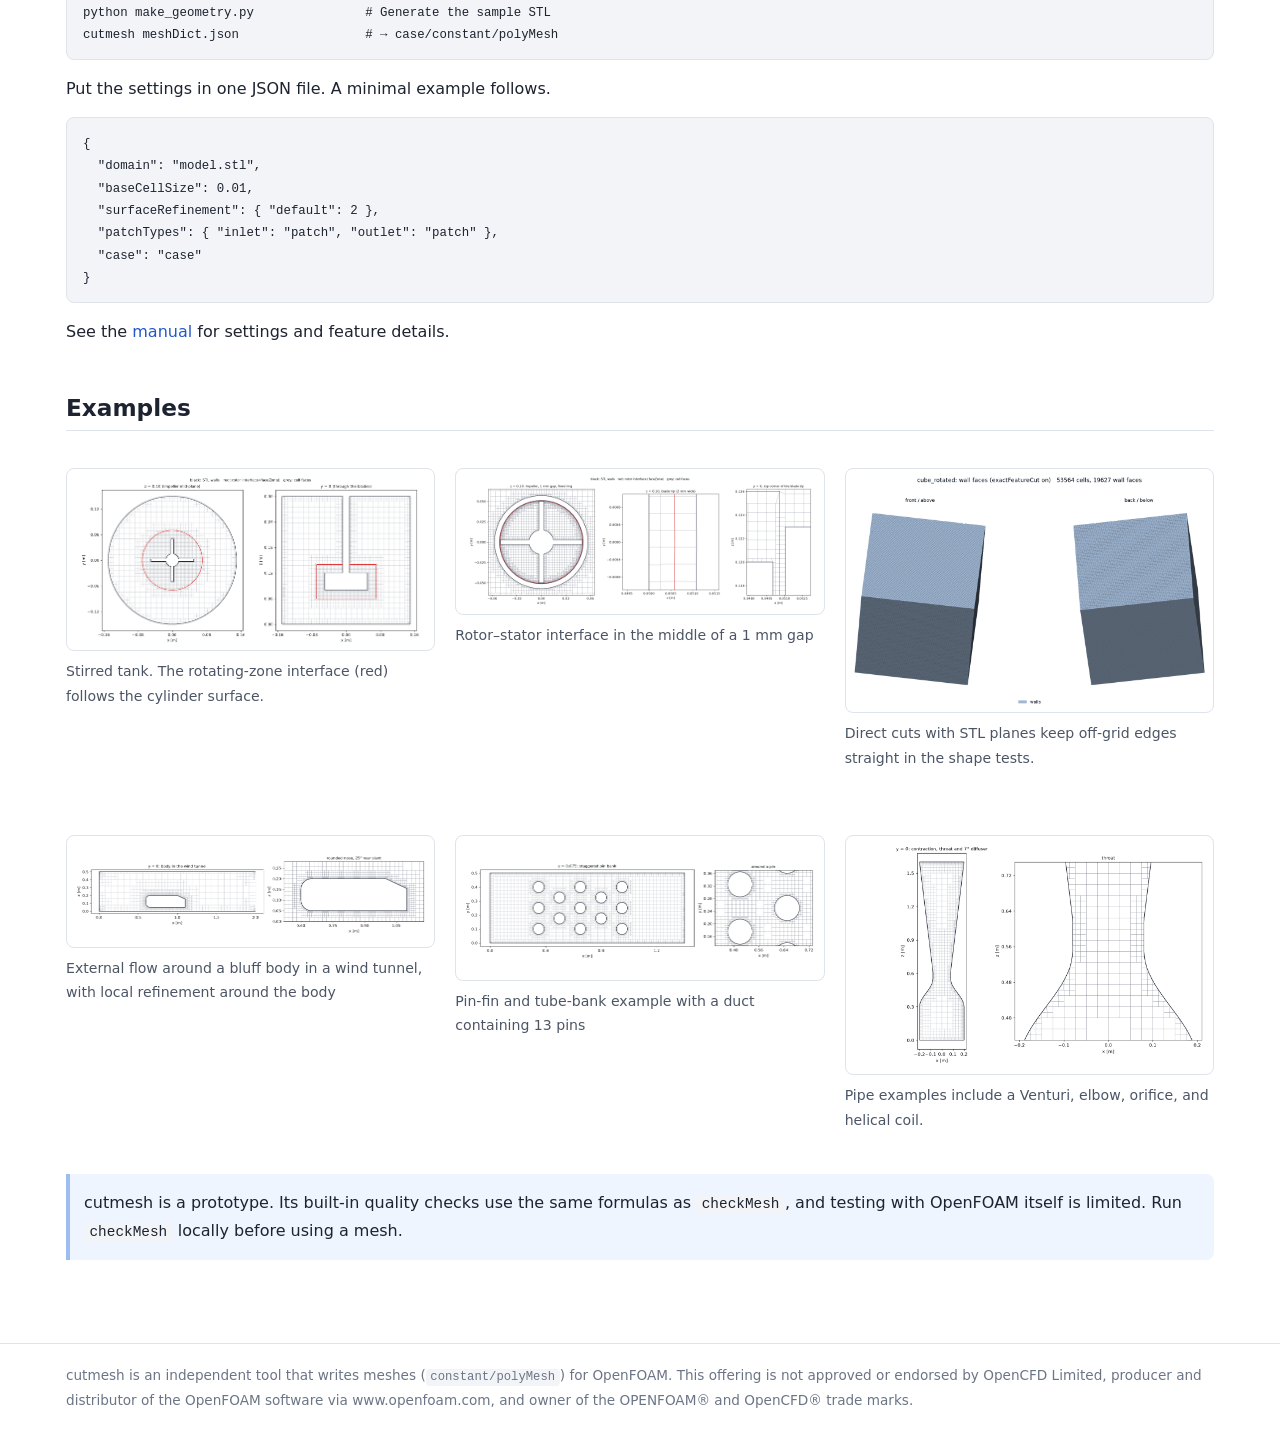
==== commit c5fe8486: "v0.9.0: meshDict compatibility policy and deprecated keys; version 0.9.0 The compatibility policy fr" ====
--- a/docs/en/index.html
+++ b/docs/en/index.html
@@ -40,6 +40,9 @@
 
 <h2 id="news">News</h2>
 <ul class="news">
+  <li><time datetime="2026-11-27">2026-11-27</time><span class="ver">v0.9.0</span>
+    <p><strong>Packaging.</strong> Wheels with the Rust extension built in (Linux, Windows, and macOS, for any Python 3.9 or later) are attached to the <a href="https://github.com/mmer547/cutmesh/releases">GitHub releases</a>. Download one and <code>pip install</code> it to get the fast version without building anything. cutmesh is not published on PyPI.
+    The <a href="manual.html#compat">meshDict compatibility policy</a> from 1.0 is set, and retired or renamed keys are read as their replacement with a warning. Meshes are unchanged.</p></li>
   <li><time datetime="2026-11-27">2026-11-27</time><span class="ver">v0.8.0</span>
     <p><strong>Reliability.</strong> CI now runs OpenFOAM's <code>checkMesh</code> (v2512) on all 15 stirred-tank and showcase examples, and every one reports "Mesh OK". This also confirms that OpenFOAM reads cutmesh's binary format.
     Thin slivers with wall faces skewed over 4, including cells merged from small pieces, are removed where the wall does not dent (the 1 mm gap example went from 8 such faces to 0).
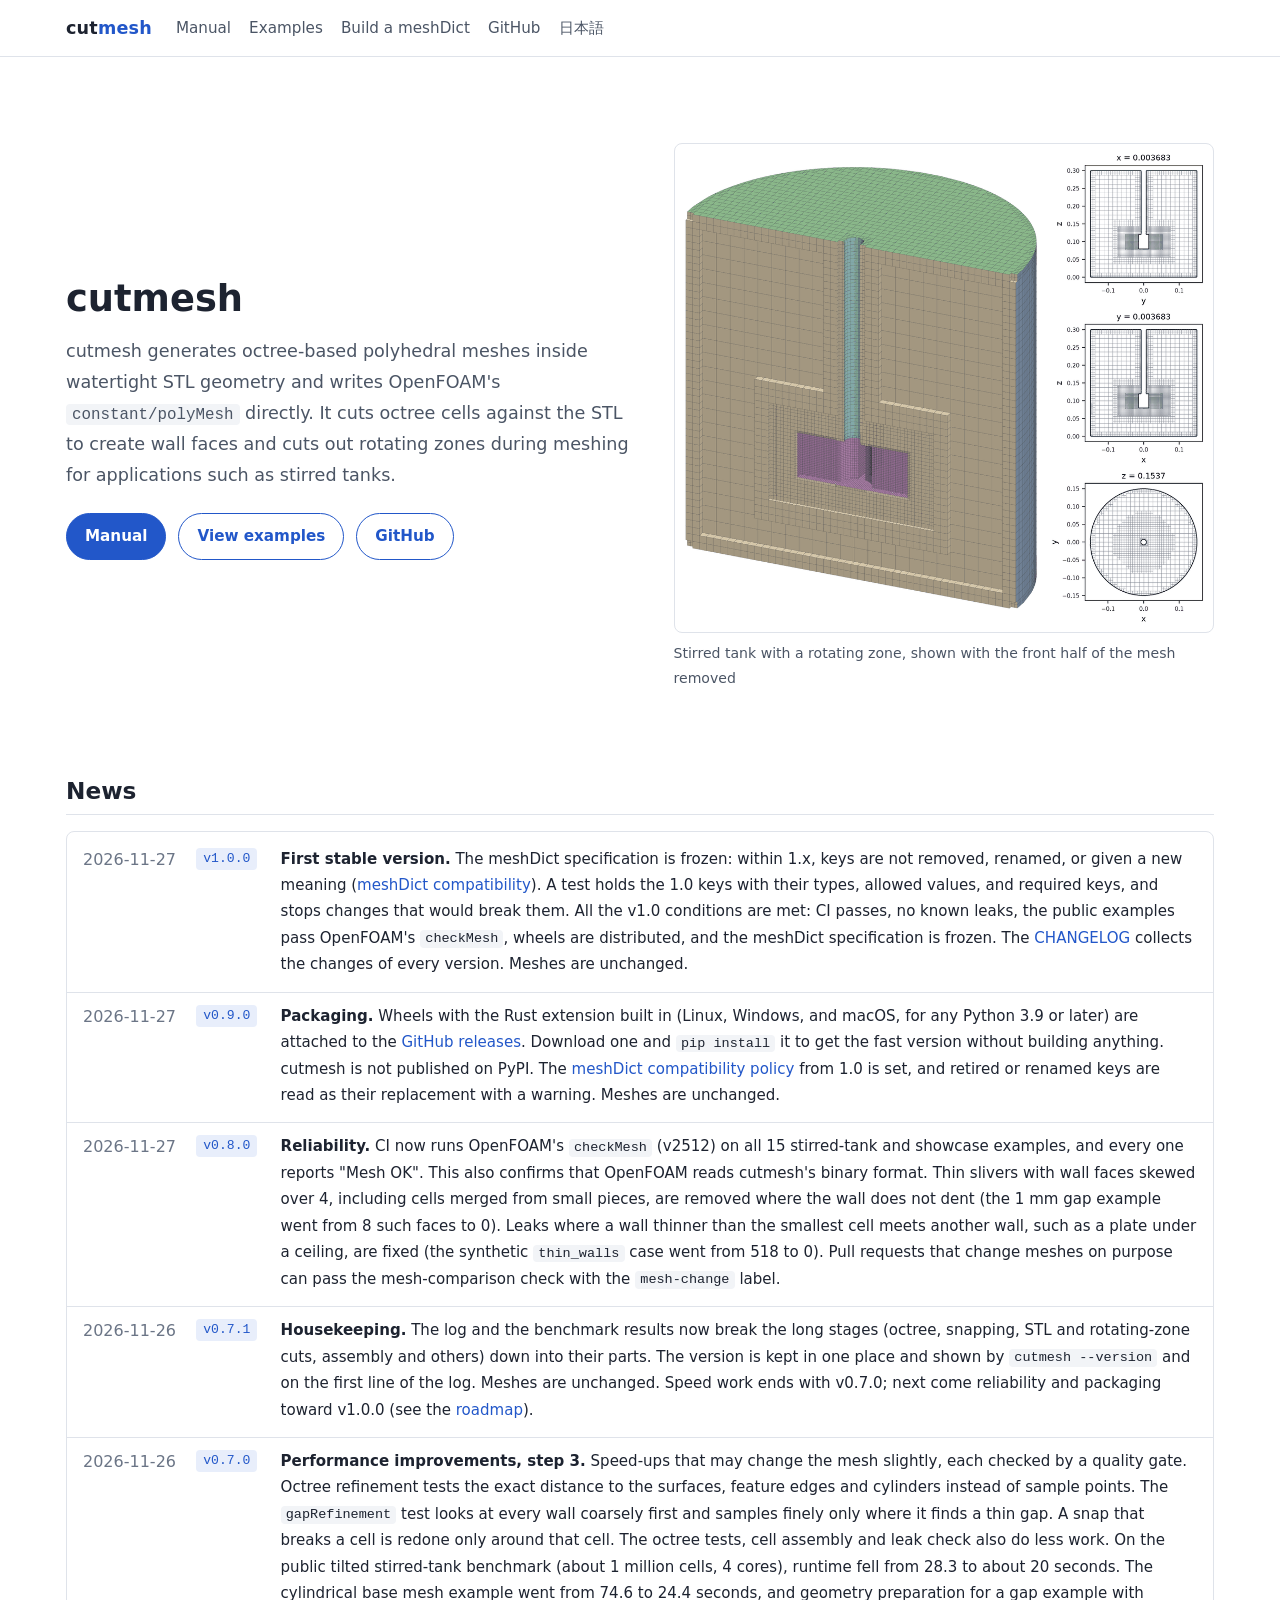
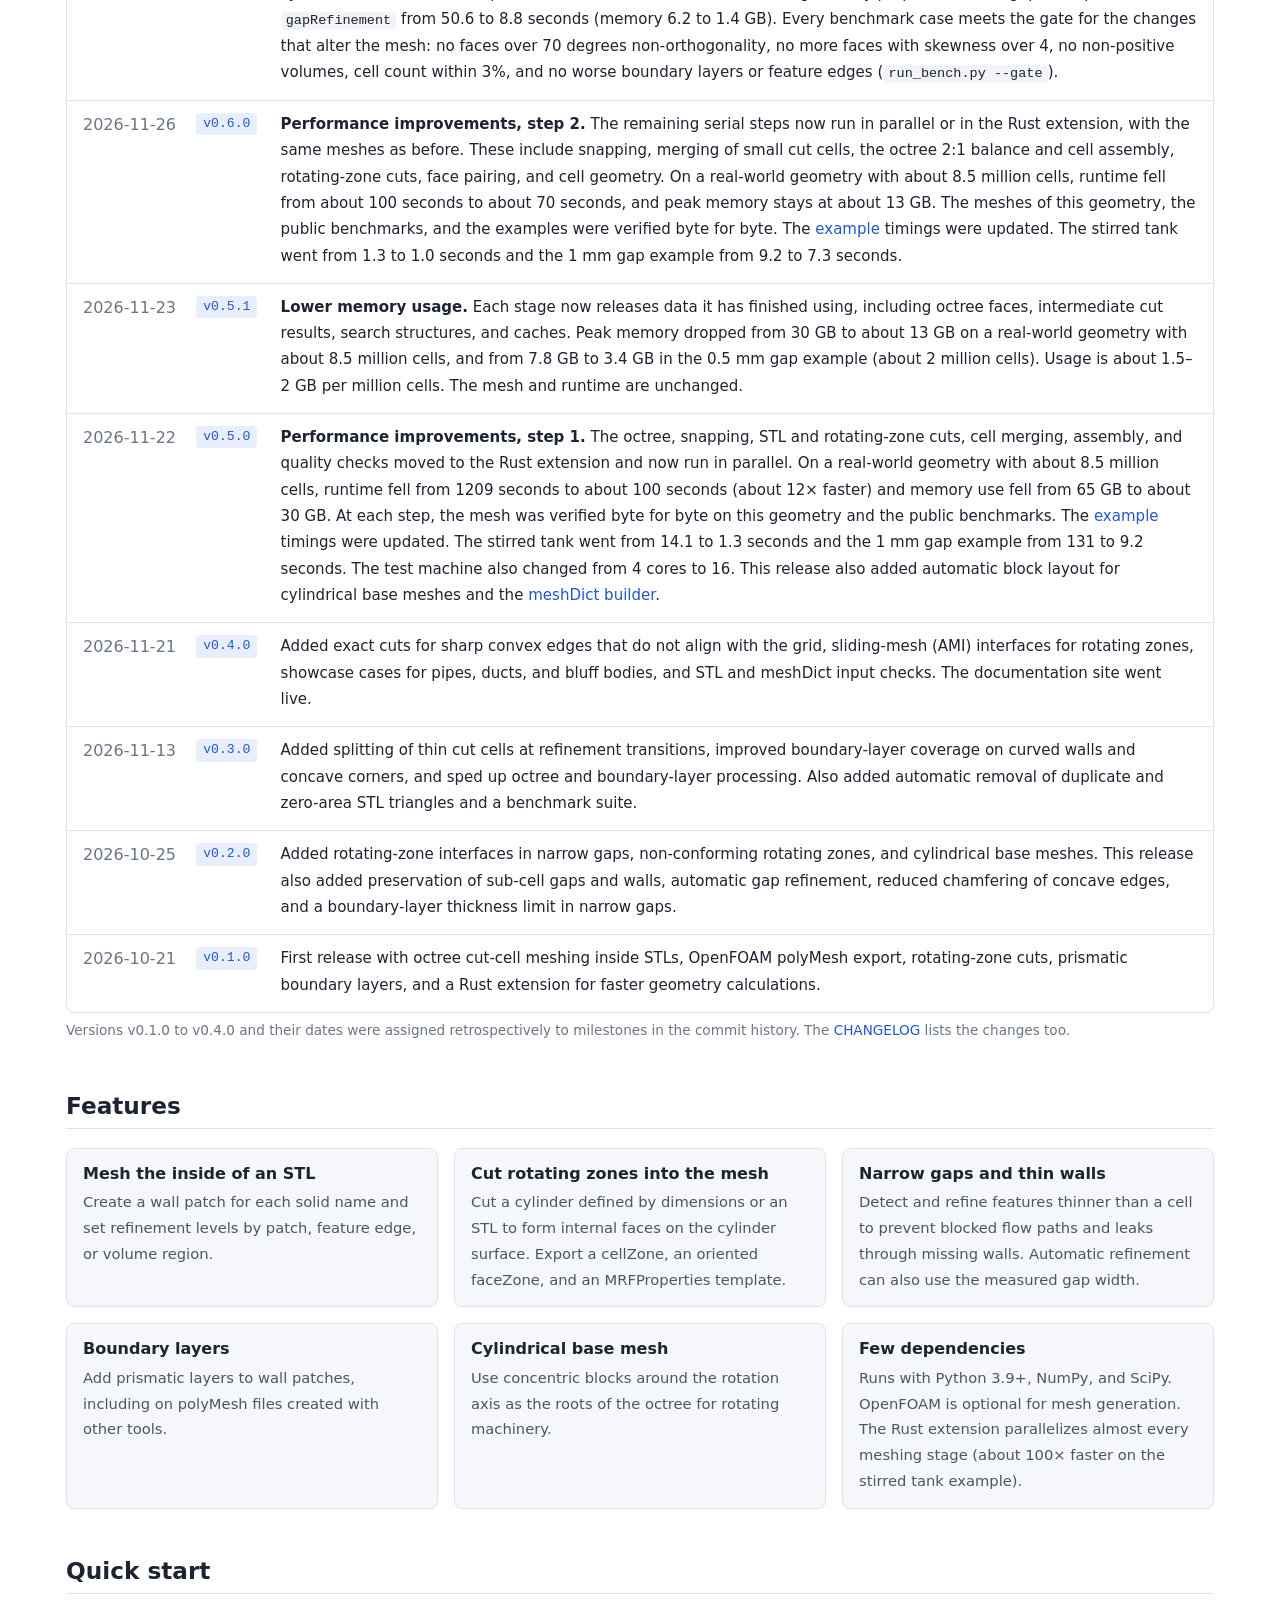
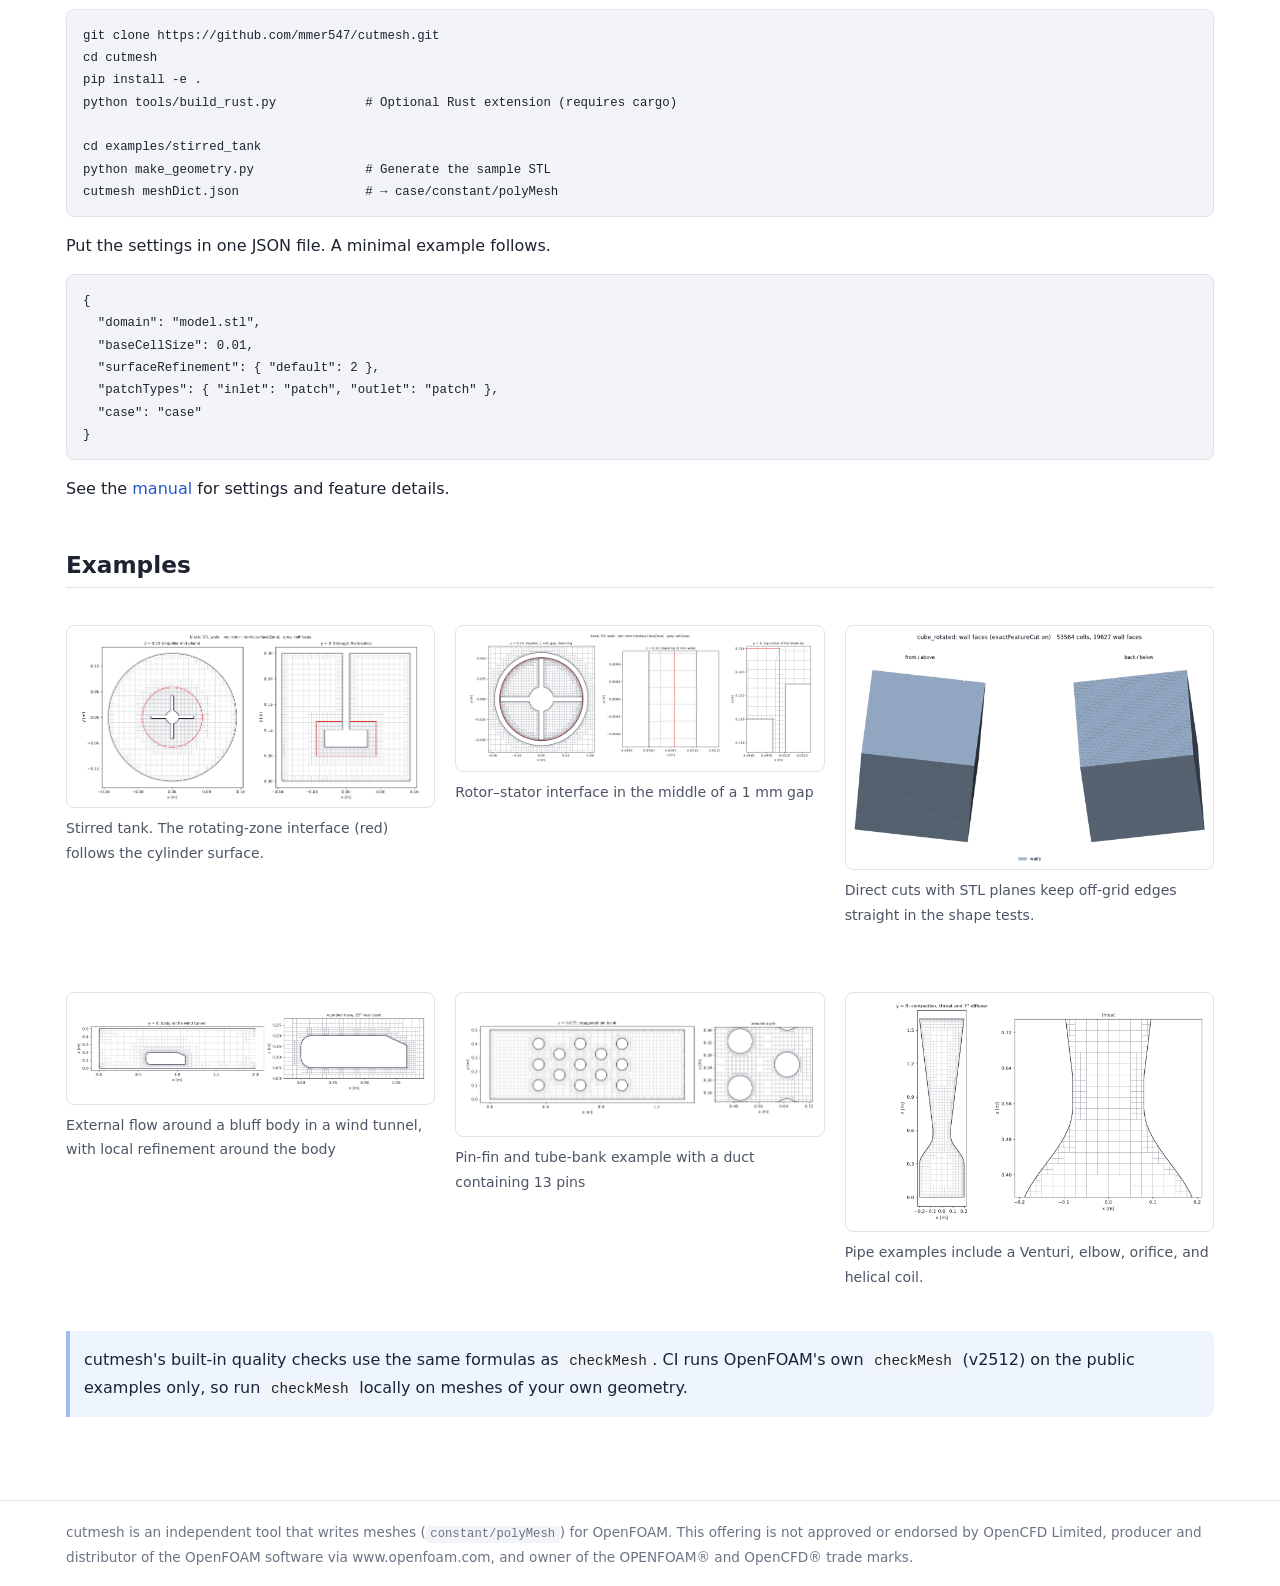
==== commit 86d1af54: "v1.0.0: freeze the meshDict specification, add the CHANGELOG - tests/test_meshdict_frozen.py with th" ====
--- a/docs/en/index.html
+++ b/docs/en/index.html
@@ -40,6 +40,9 @@
 
 <h2 id="news">News</h2>
 <ul class="news">
+  <li><time datetime="2026-11-27">2026-11-27</time><span class="ver">v1.0.0</span>
+    <p><strong>First stable version.</strong> The meshDict specification is frozen: within 1.x, keys are not removed, renamed, or given a new meaning (<a href="manual.html#compat">meshDict compatibility</a>). A test holds the 1.0 keys with their types, allowed values, and required keys, and stops changes that would break them.
+    All the v1.0 conditions are met: CI passes, no known leaks, the public examples pass OpenFOAM's <code>checkMesh</code>, wheels are distributed, and the meshDict specification is frozen. The <a href="https://github.com/mmer547/cutmesh/blob/main/CHANGELOG.en.md">CHANGELOG</a> collects the changes of every version. Meshes are unchanged.</p></li>
   <li><time datetime="2026-11-27">2026-11-27</time><span class="ver">v0.9.0</span>
     <p><strong>Packaging.</strong> Wheels with the Rust extension built in (Linux, Windows, and macOS, for any Python 3.9 or later) are attached to the <a href="https://github.com/mmer547/cutmesh/releases">GitHub releases</a>. Download one and <code>pip install</code> it to get the fast version without building anything. cutmesh is not published on PyPI.
     The <a href="manual.html#compat">meshDict compatibility policy</a> from 1.0 is set, and retired or renamed keys are read as their replacement with a warning. Meshes are unchanged.</p></li>
@@ -82,7 +85,7 @@
     <p>First release with octree cut-cell meshing inside STLs, OpenFOAM polyMesh export, rotating-zone cuts,
     prismatic boundary layers, and a Rust extension for faster geometry calculations.</p></li>
 </ul>
-<p class="news-note">Versions and dates were assigned retrospectively to milestones in the commit history. cutmesh is still in pre-1.0 development.</p>
+<p class="news-note">Versions v0.1.0 to v0.4.0 and their dates were assigned retrospectively to milestones in the commit history. The <a href="https://github.com/mmer547/cutmesh/blob/main/CHANGELOG.en.md">CHANGELOG</a> lists the changes too.</p>
 
 <h2>Features</h2>
 <div class="cards">
@@ -142,7 +145,7 @@
 </div>
 
 <div class="note">
-  <p>cutmesh is a prototype. Its built-in quality checks use the same formulas as <code>checkMesh</code>, and testing with OpenFOAM itself is limited. Run <code>checkMesh</code> locally before using a mesh.</p>
+  <p>cutmesh's built-in quality checks use the same formulas as <code>checkMesh</code>. CI runs OpenFOAM's own <code>checkMesh</code> (v2512) on the public examples only, so run <code>checkMesh</code> locally on meshes of your own geometry.</p>
 </div>
 </main>
 
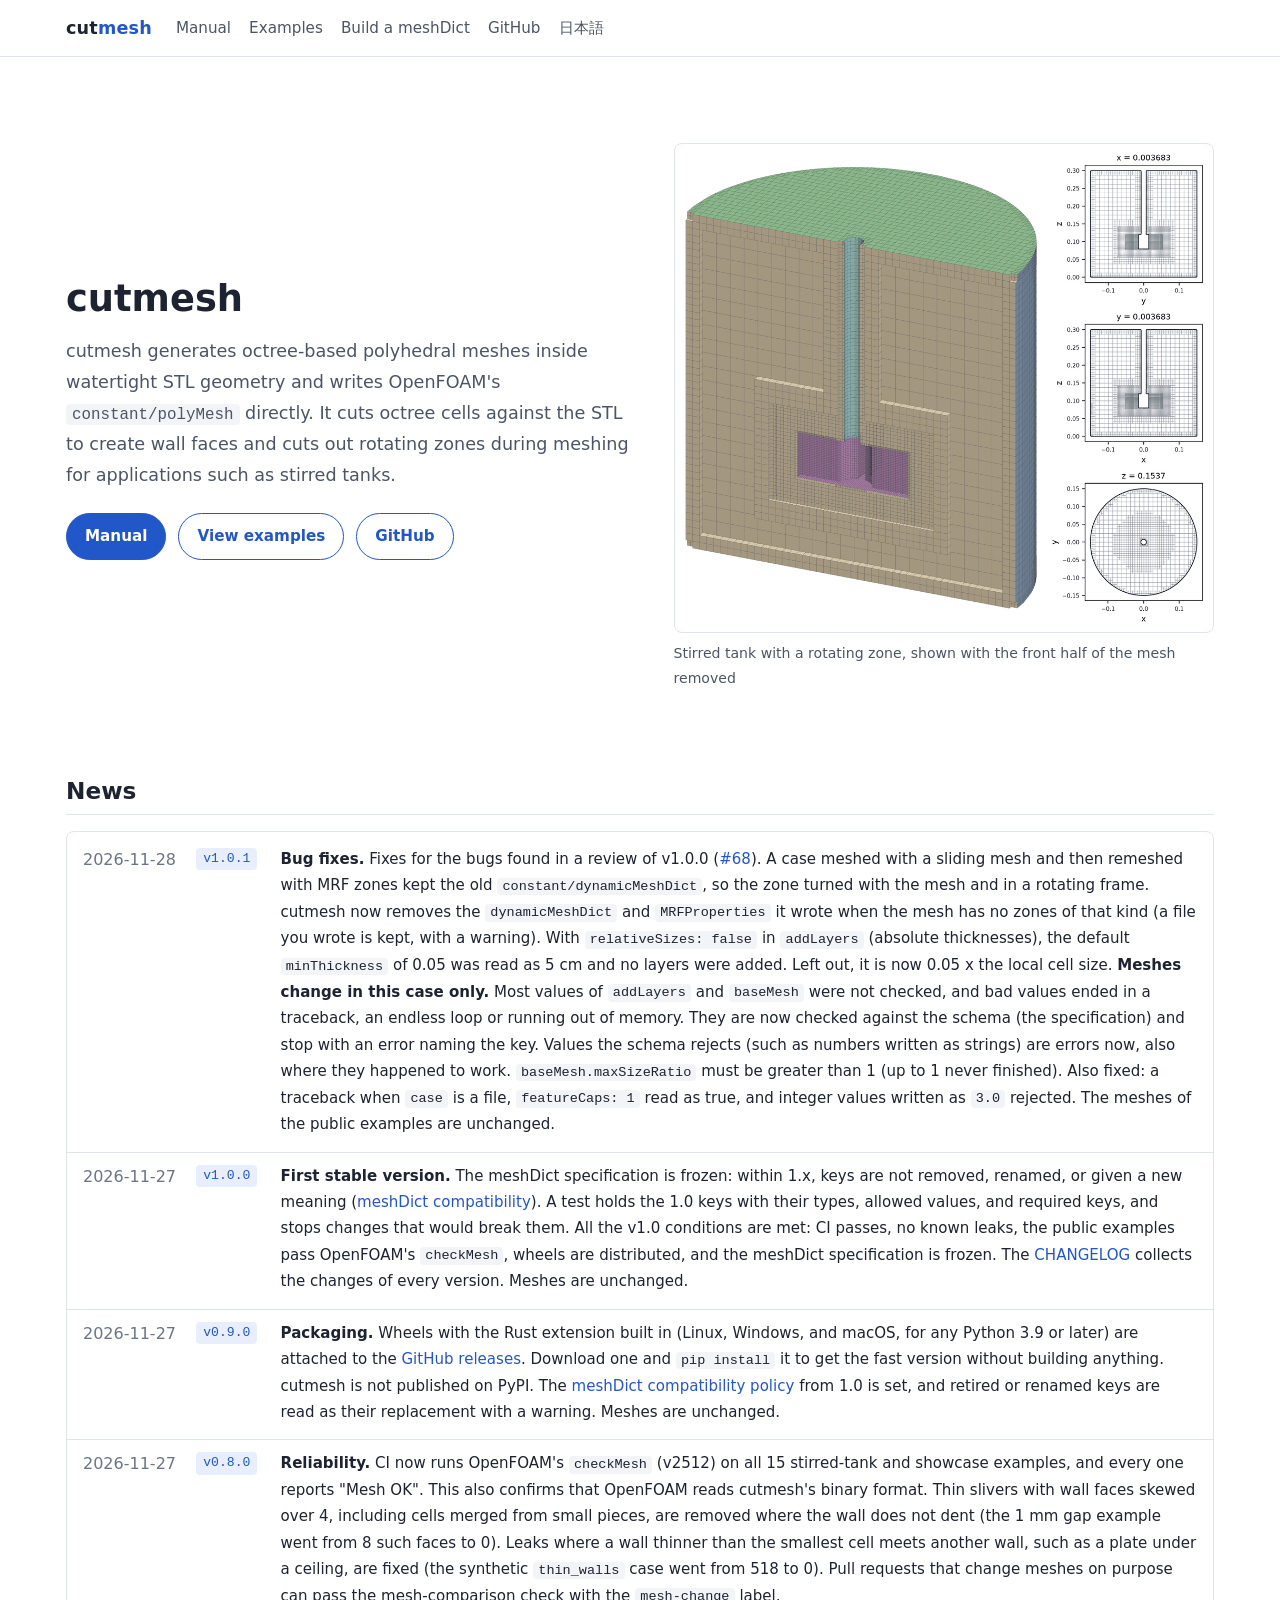
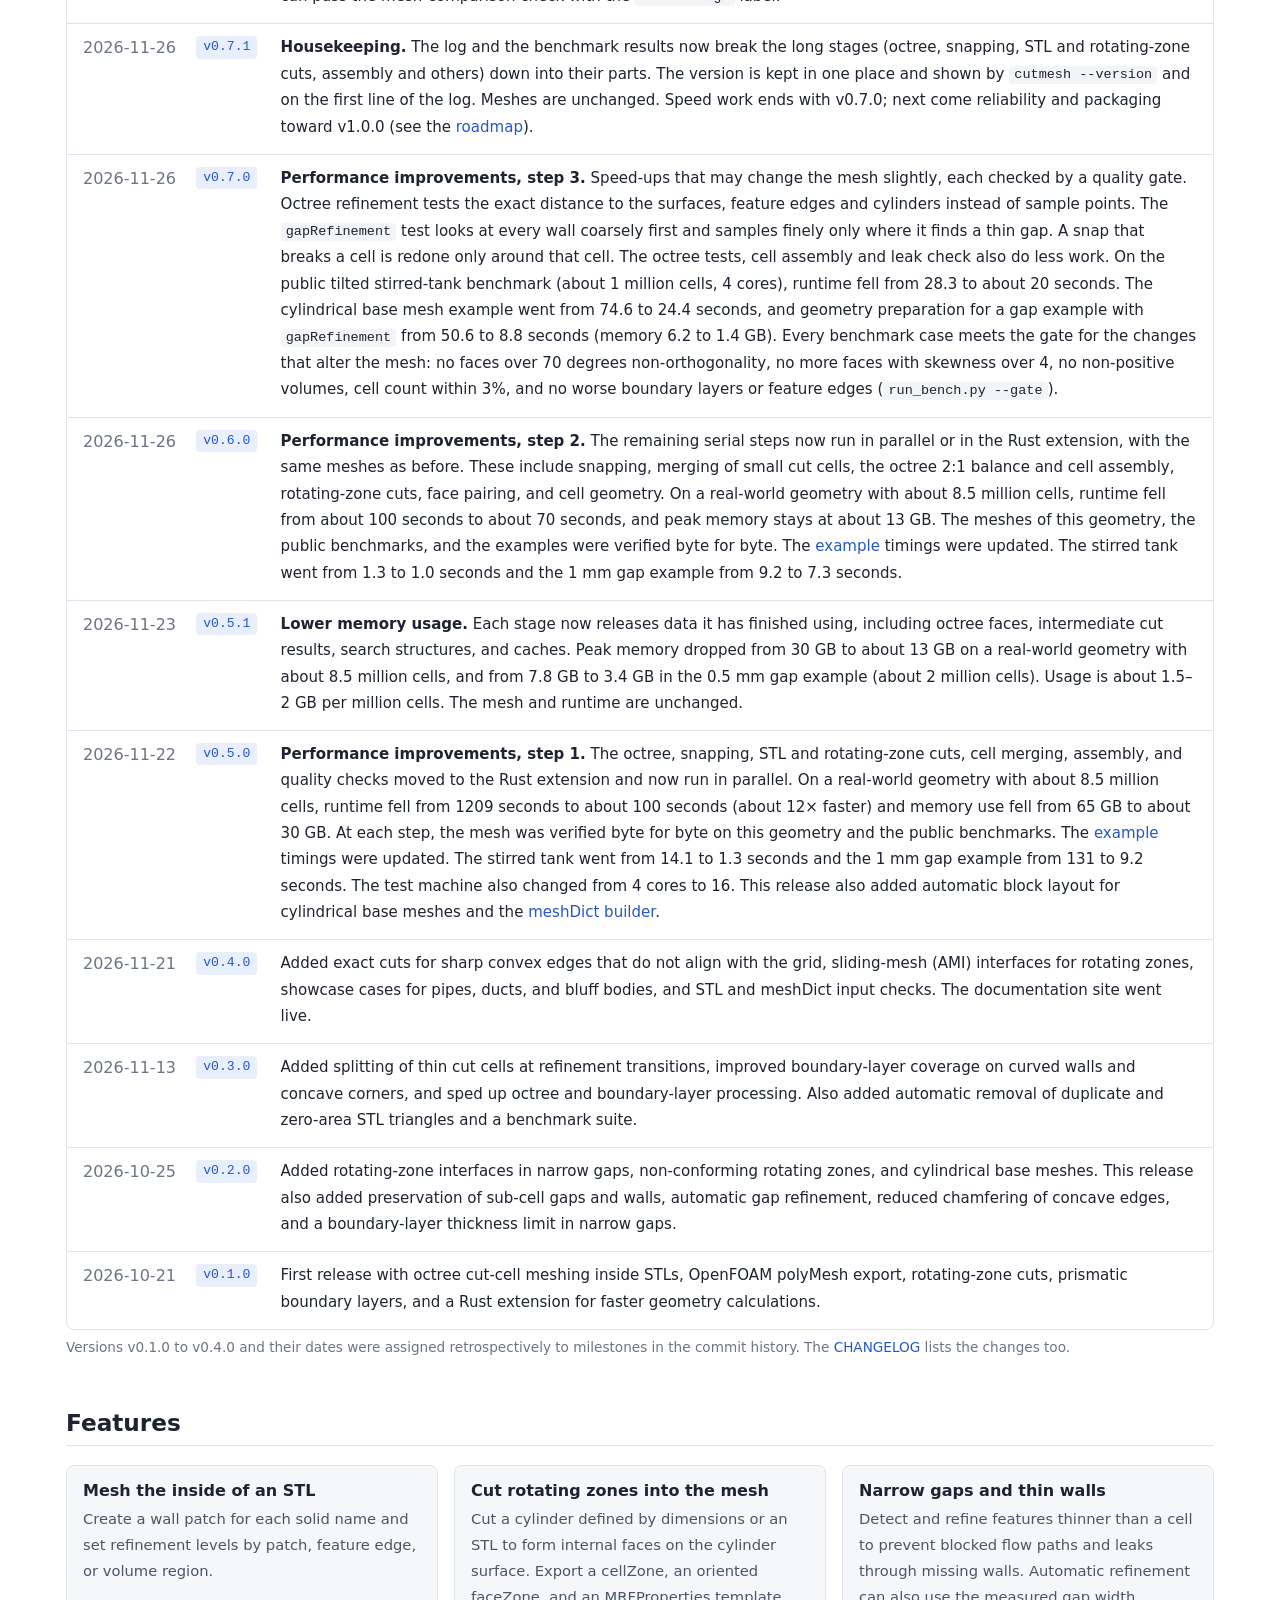
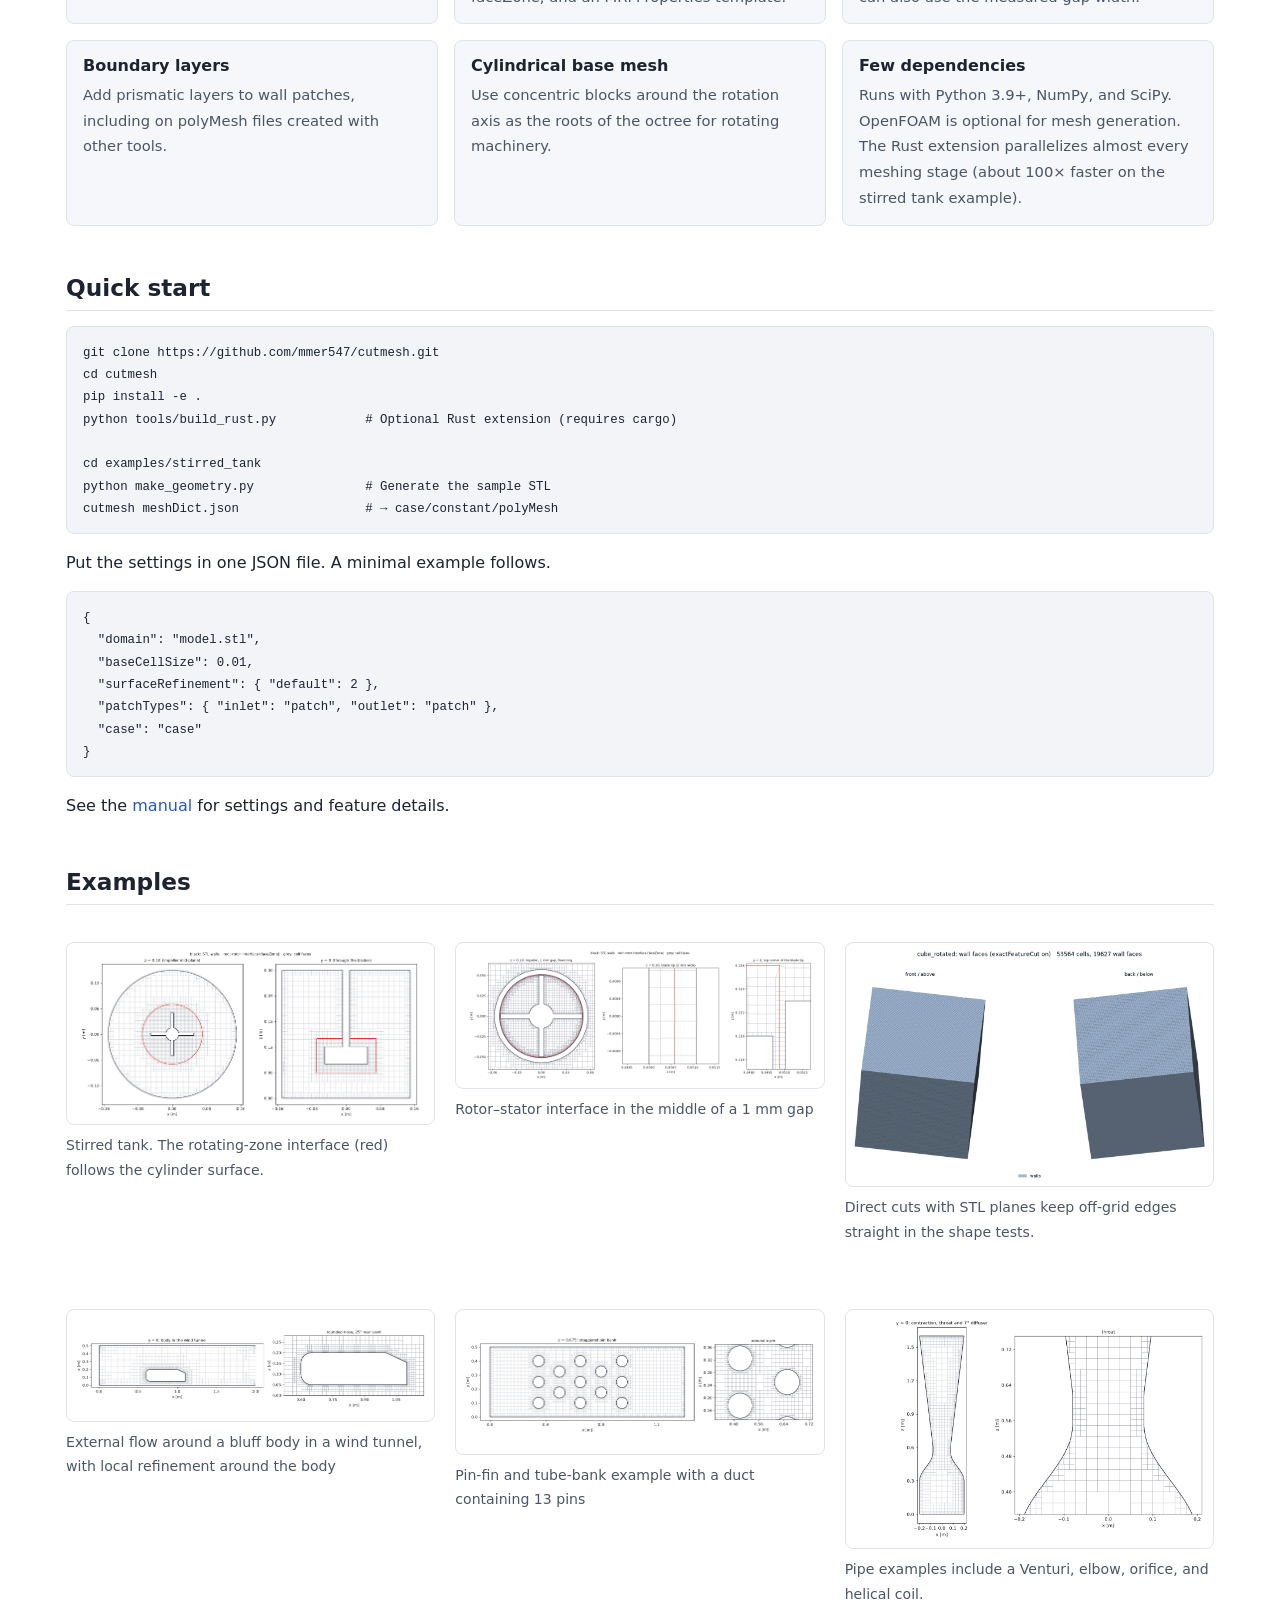
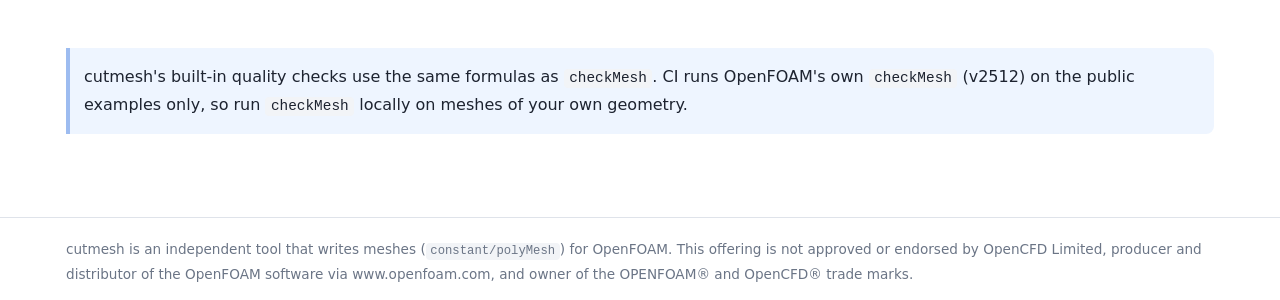
==== commit a62b39e0: "v1.0.1: bug fixes from the v1.0.0 review (#68) - leftover files: after writing, constant/dynamicMesh" ====
--- a/docs/en/index.html
+++ b/docs/en/index.html
@@ -40,6 +40,12 @@
 
 <h2 id="news">News</h2>
 <ul class="news">
+  <li><time datetime="2026-11-28">2026-11-28</time><span class="ver">v1.0.1</span>
+    <p><strong>Bug fixes.</strong> Fixes for the bugs found in a review of v1.0.0 (<a href="https://github.com/mmer547/cutmesh/issues/68">#68</a>).
+    A case meshed with a sliding mesh and then remeshed with MRF zones kept the old <code>constant/dynamicMeshDict</code>, so the zone turned with the mesh and in a rotating frame. cutmesh now removes the <code>dynamicMeshDict</code> and <code>MRFProperties</code> it wrote when the mesh has no zones of that kind (a file you wrote is kept, with a warning).
+    With <code>relativeSizes: false</code> in <code>addLayers</code> (absolute thicknesses), the default <code>minThickness</code> of 0.05 was read as 5 cm and no layers were added. Left out, it is now 0.05 x the local cell size. <strong>Meshes change in this case only.</strong>
+    Most values of <code>addLayers</code> and <code>baseMesh</code> were not checked, and bad values ended in a traceback, an endless loop or running out of memory. They are now checked against the schema (the specification) and stop with an error naming the key. Values the schema rejects (such as numbers written as strings) are errors now, also where they happened to work. <code>baseMesh.maxSizeRatio</code> must be greater than 1 (up to 1 never finished).
+    Also fixed: a traceback when <code>case</code> is a file, <code>featureCaps: 1</code> read as true, and integer values written as <code>3.0</code> rejected. The meshes of the public examples are unchanged.</p></li>
   <li><time datetime="2026-11-27">2026-11-27</time><span class="ver">v1.0.0</span>
     <p><strong>First stable version.</strong> The meshDict specification is frozen: within 1.x, keys are not removed, renamed, or given a new meaning (<a href="manual.html#compat">meshDict compatibility</a>). A test holds the 1.0 keys with their types, allowed values, and required keys, and stops changes that would break them.
     All the v1.0 conditions are met: CI passes, no known leaks, the public examples pass OpenFOAM's <code>checkMesh</code>, wheels are distributed, and the meshDict specification is frozen. The <a href="https://github.com/mmer547/cutmesh/blob/main/CHANGELOG.en.md">CHANGELOG</a> collects the changes of every version. Meshes are unchanged.</p></li>
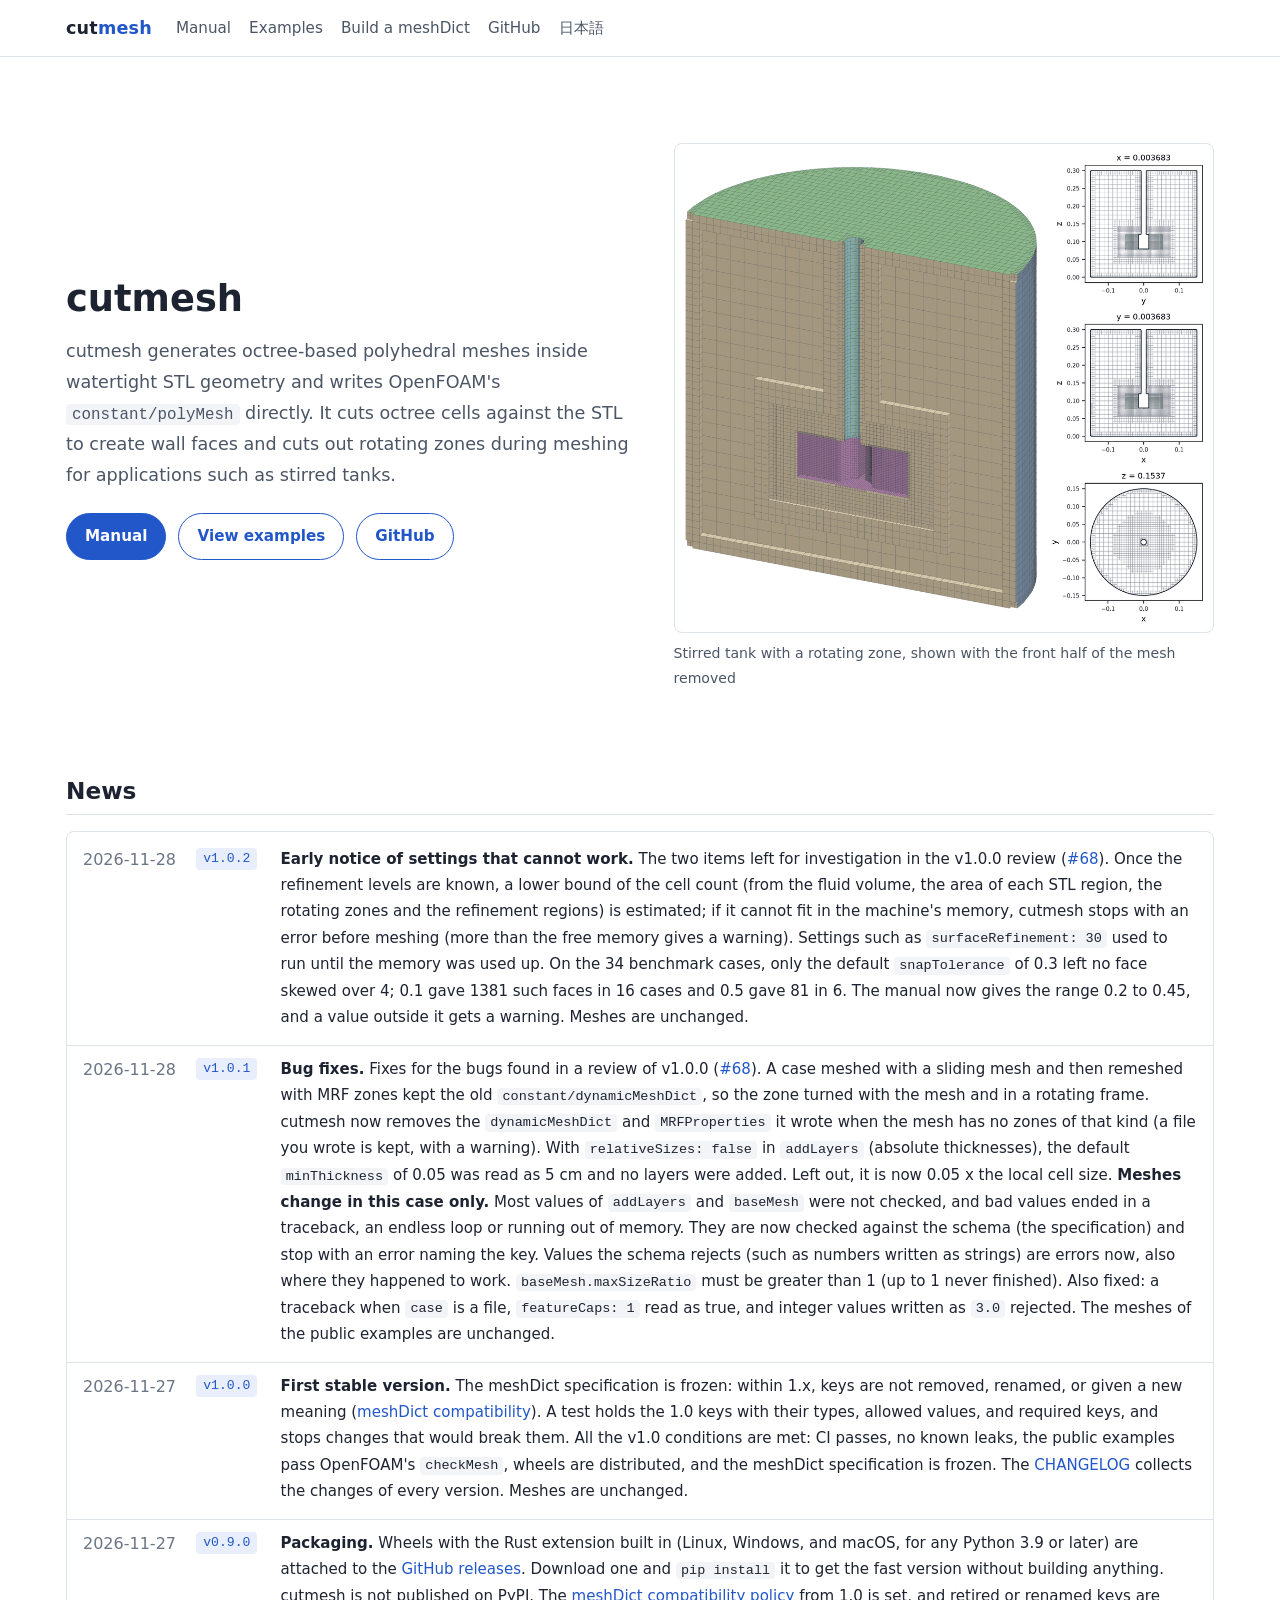
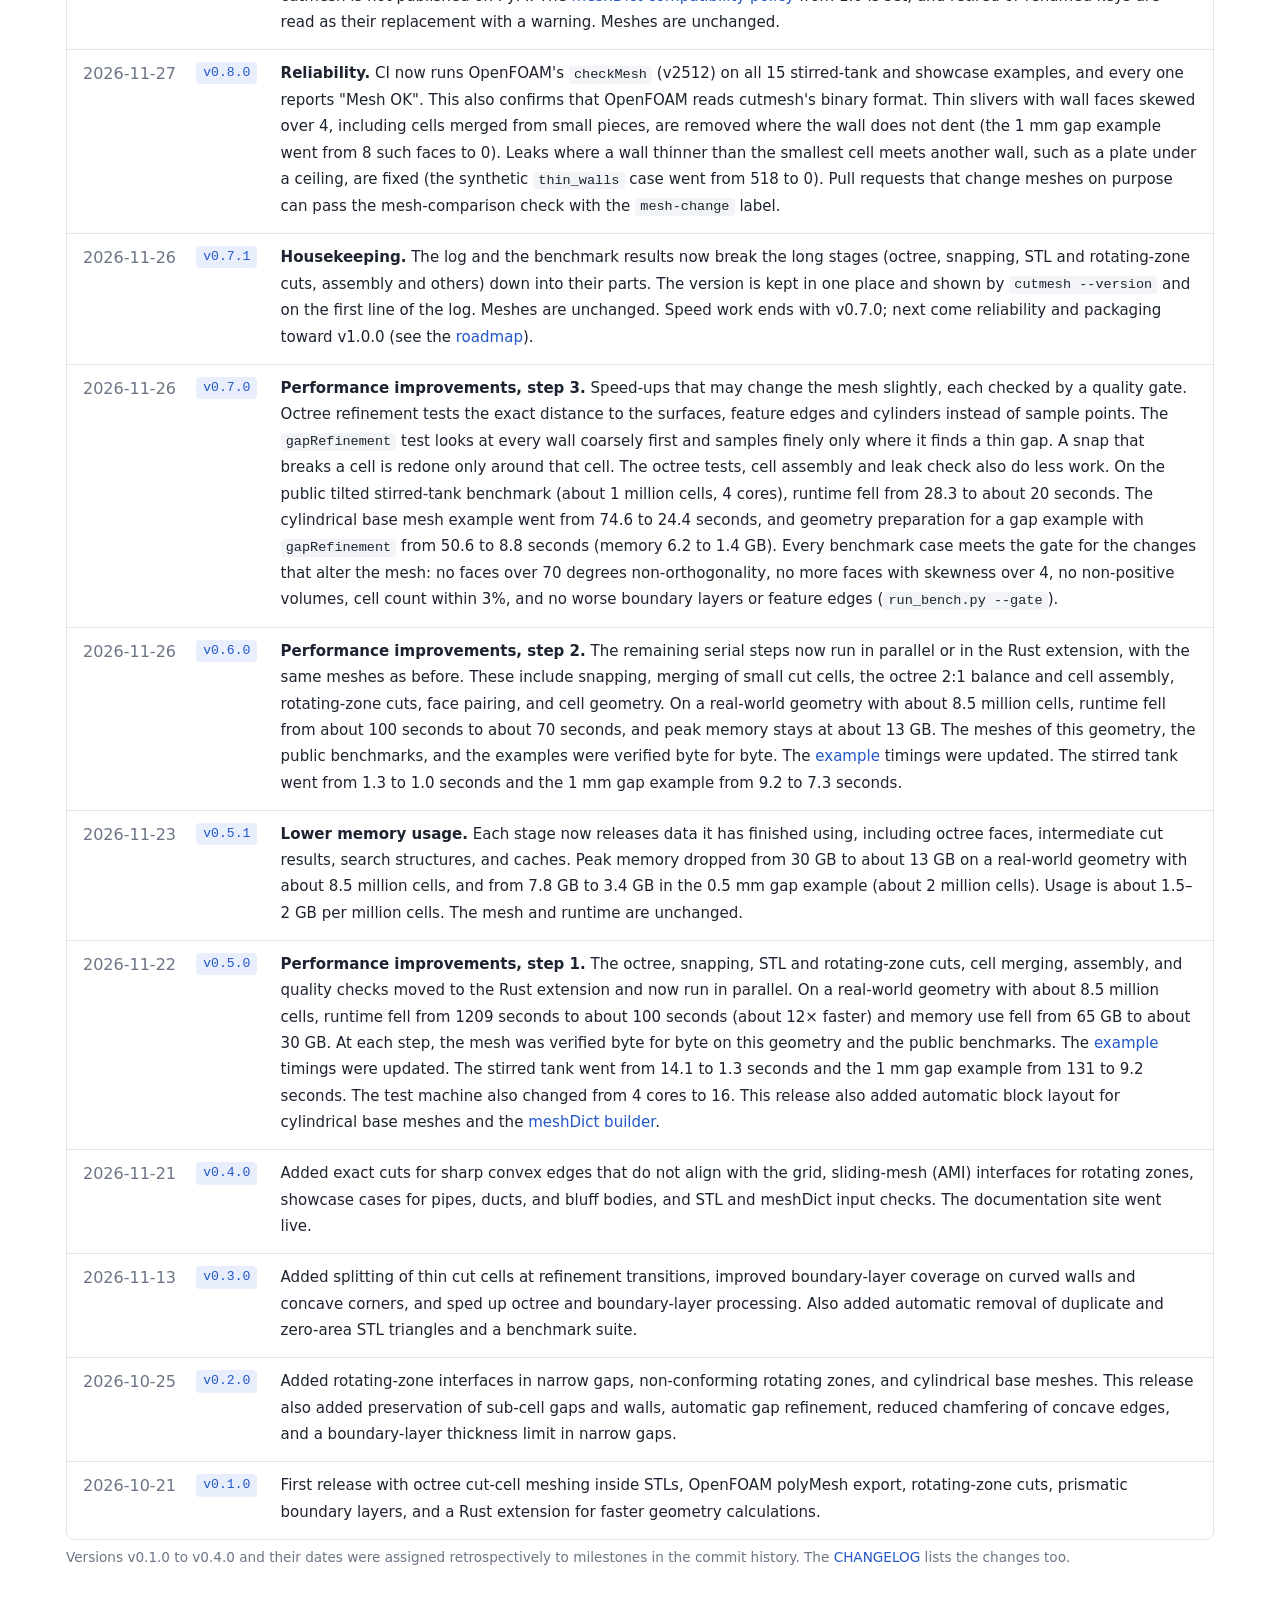
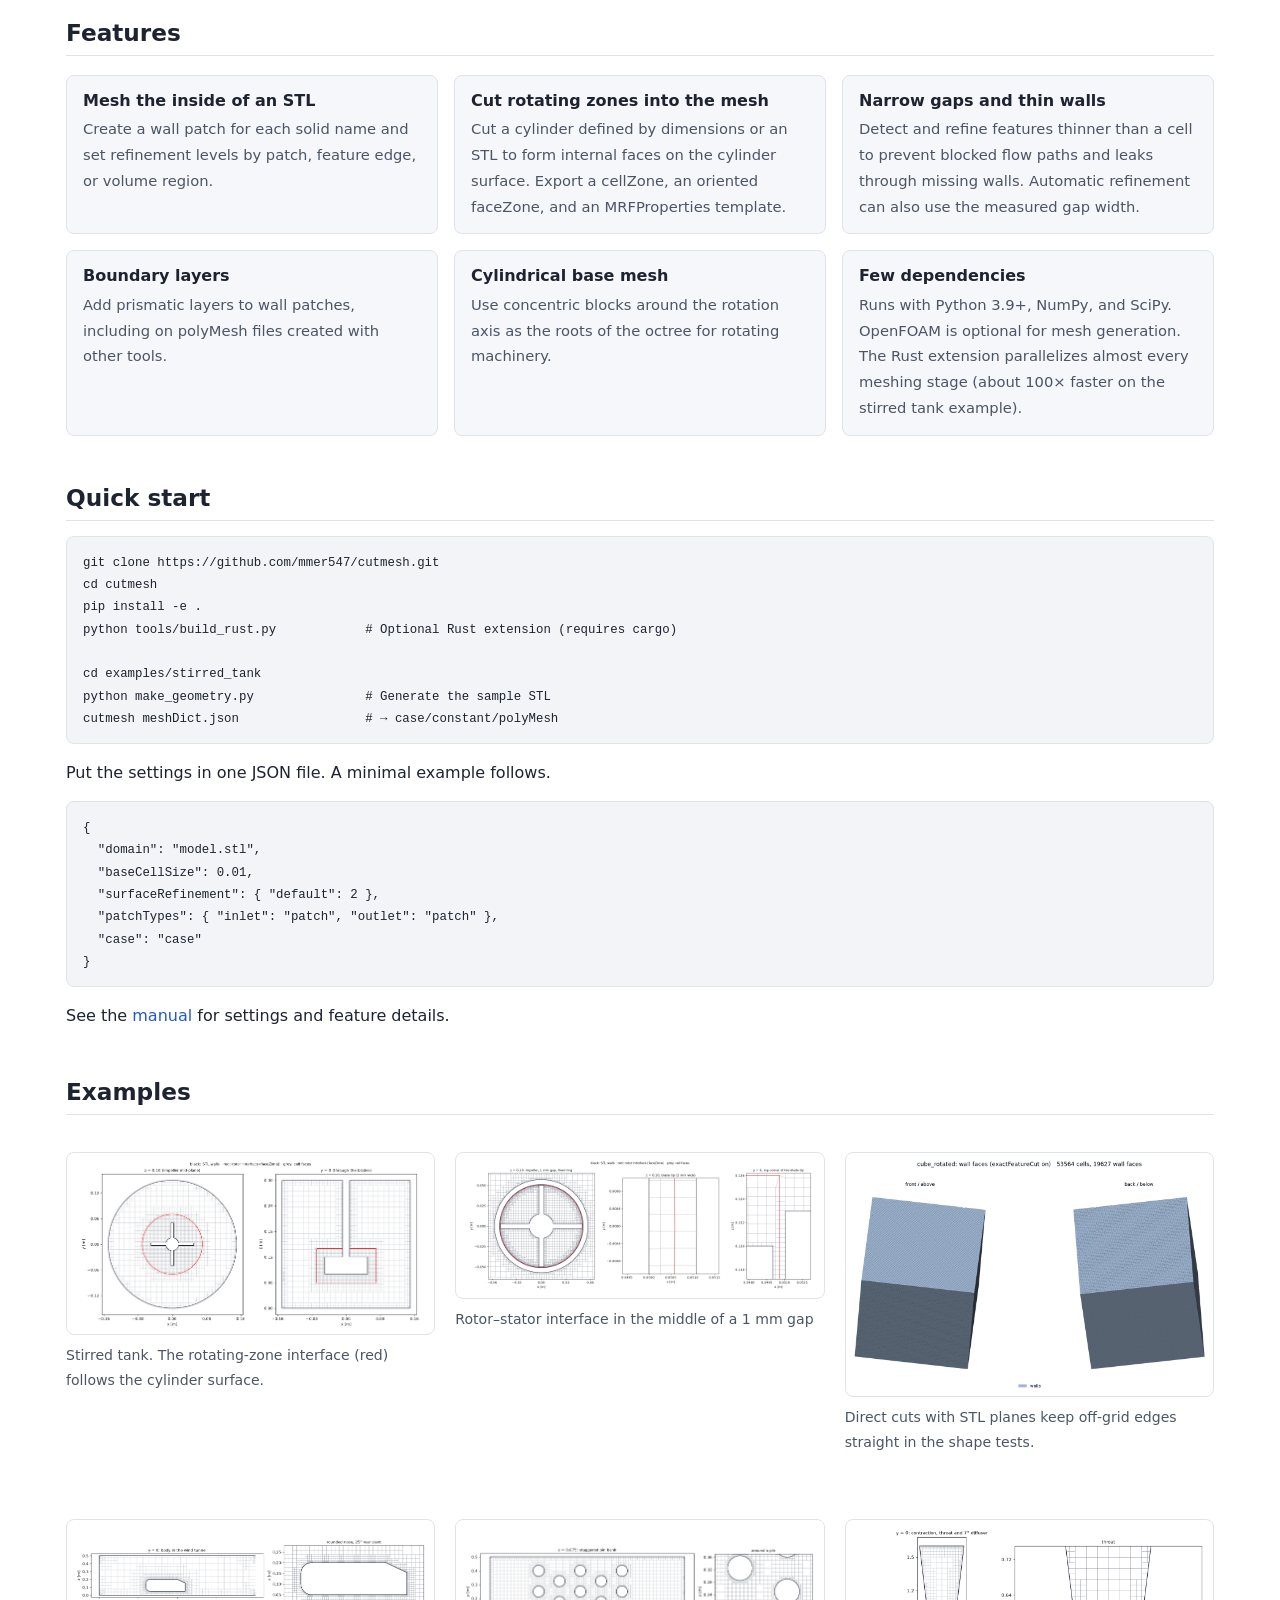
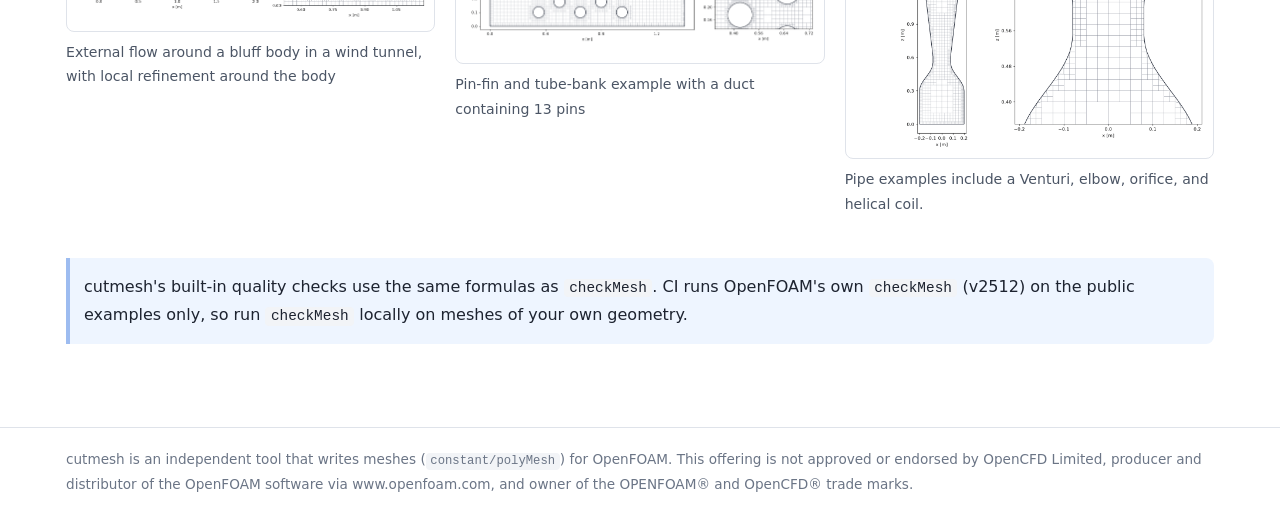
==== commit 33c8b02c: "v1.0.2: version, CHANGELOG and news The size check before meshing and the snapTolerance range (#68, " ====
--- a/docs/en/index.html
+++ b/docs/en/index.html
@@ -40,6 +40,10 @@
 
 <h2 id="news">News</h2>
 <ul class="news">
+  <li><time datetime="2026-11-28">2026-11-28</time><span class="ver">v1.0.2</span>
+    <p><strong>Early notice of settings that cannot work.</strong> The two items left for investigation in the v1.0.0 review (<a href="https://github.com/mmer547/cutmesh/issues/68">#68</a>).
+    Once the refinement levels are known, a lower bound of the cell count (from the fluid volume, the area of each STL region, the rotating zones and the refinement regions) is estimated; if it cannot fit in the machine's memory, cutmesh stops with an error before meshing (more than the free memory gives a warning). Settings such as <code>surfaceRefinement: 30</code> used to run until the memory was used up.
+    On the 34 benchmark cases, only the default <code>snapTolerance</code> of 0.3 left no face skewed over 4; 0.1 gave 1381 such faces in 16 cases and 0.5 gave 81 in 6. The manual now gives the range 0.2 to 0.45, and a value outside it gets a warning. Meshes are unchanged.</p></li>
   <li><time datetime="2026-11-28">2026-11-28</time><span class="ver">v1.0.1</span>
     <p><strong>Bug fixes.</strong> Fixes for the bugs found in a review of v1.0.0 (<a href="https://github.com/mmer547/cutmesh/issues/68">#68</a>).
     A case meshed with a sliding mesh and then remeshed with MRF zones kept the old <code>constant/dynamicMeshDict</code>, so the zone turned with the mesh and in a rotating frame. cutmesh now removes the <code>dynamicMeshDict</code> and <code>MRFProperties</code> it wrote when the mesh has no zones of that kind (a file you wrote is kept, with a warning).
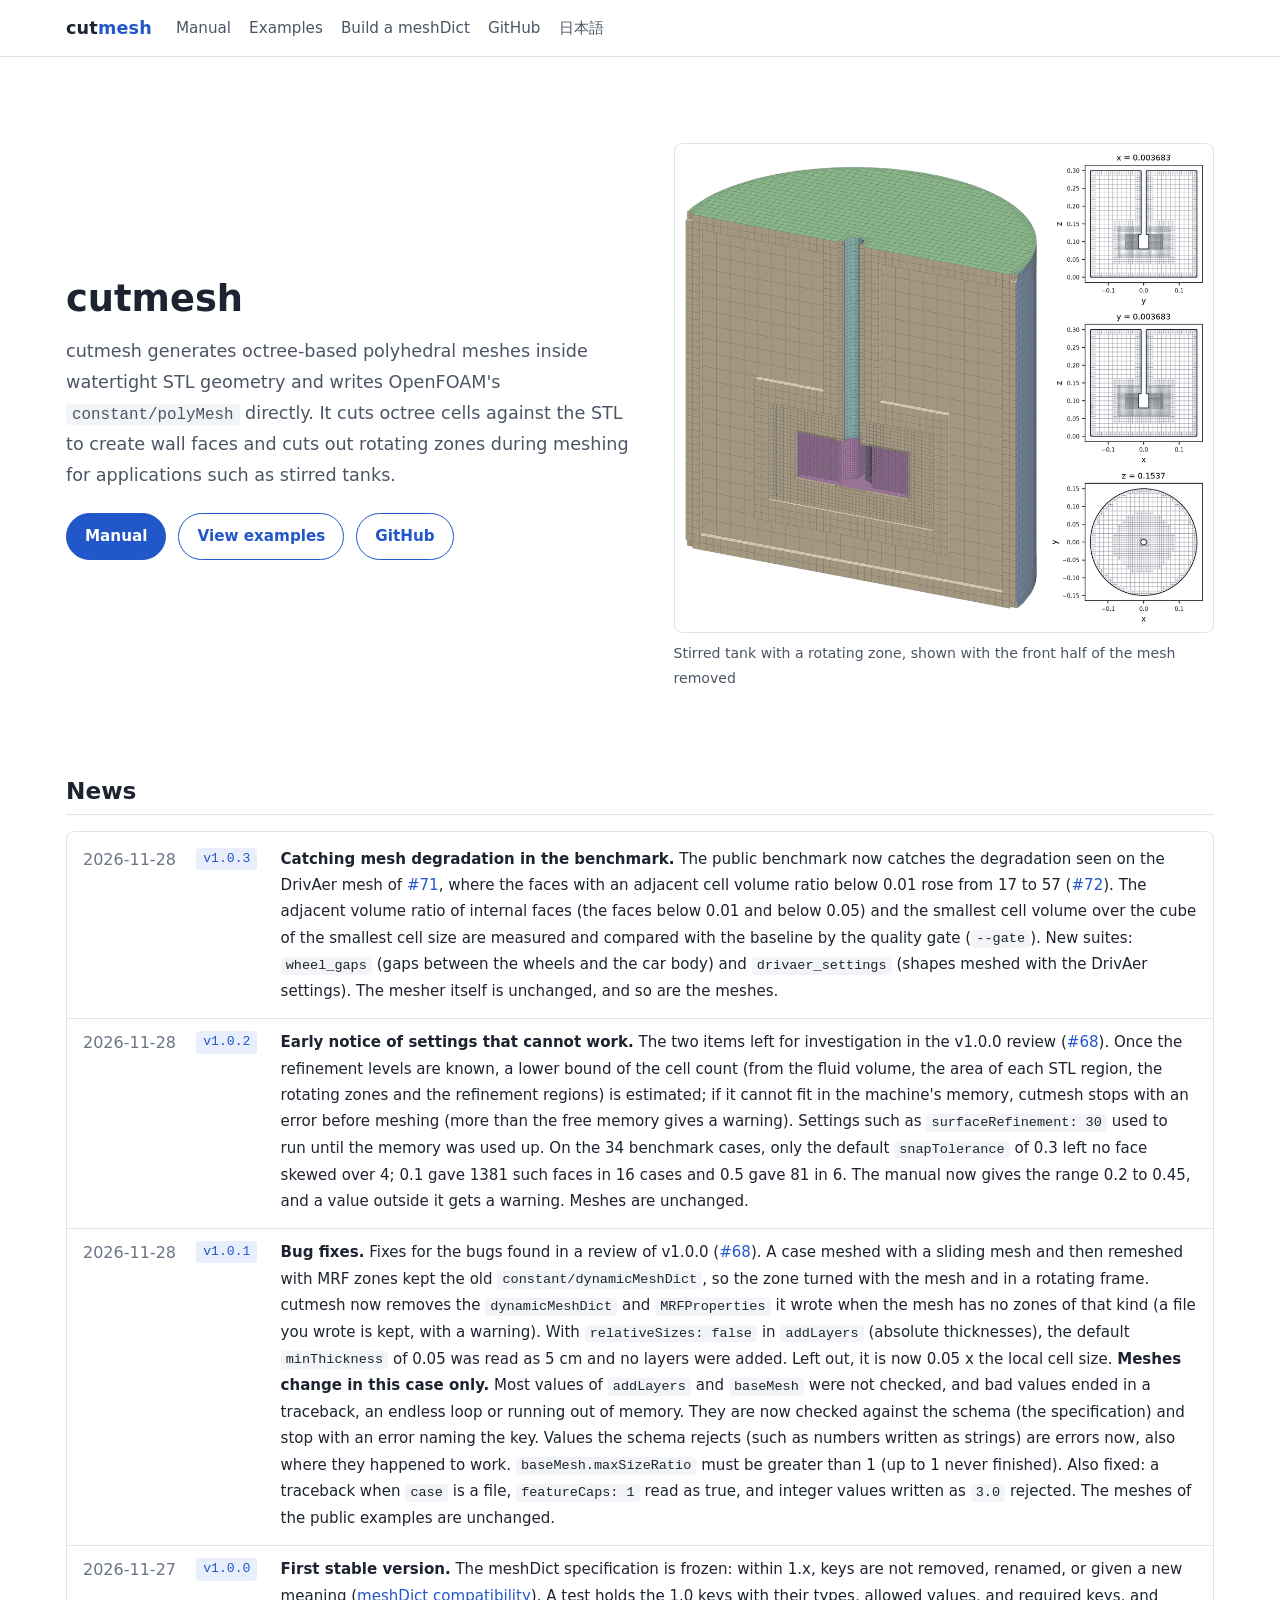
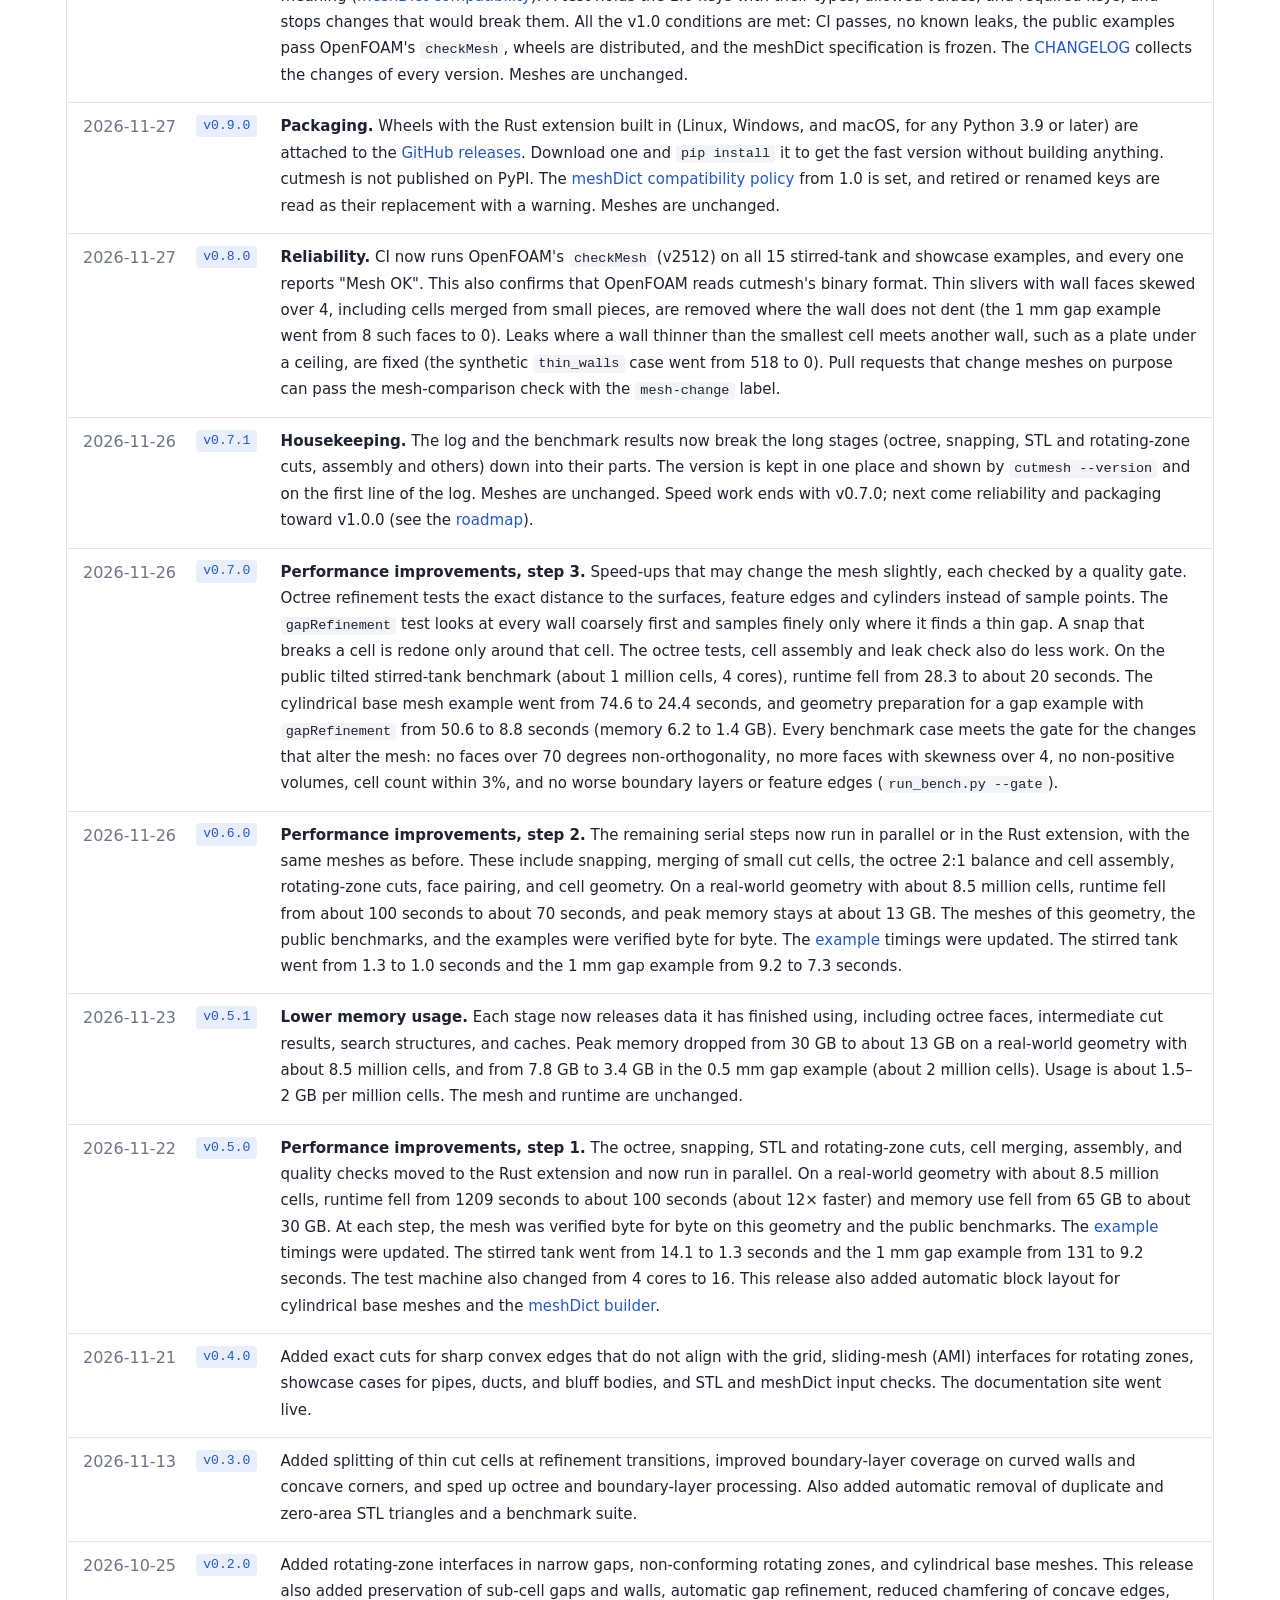
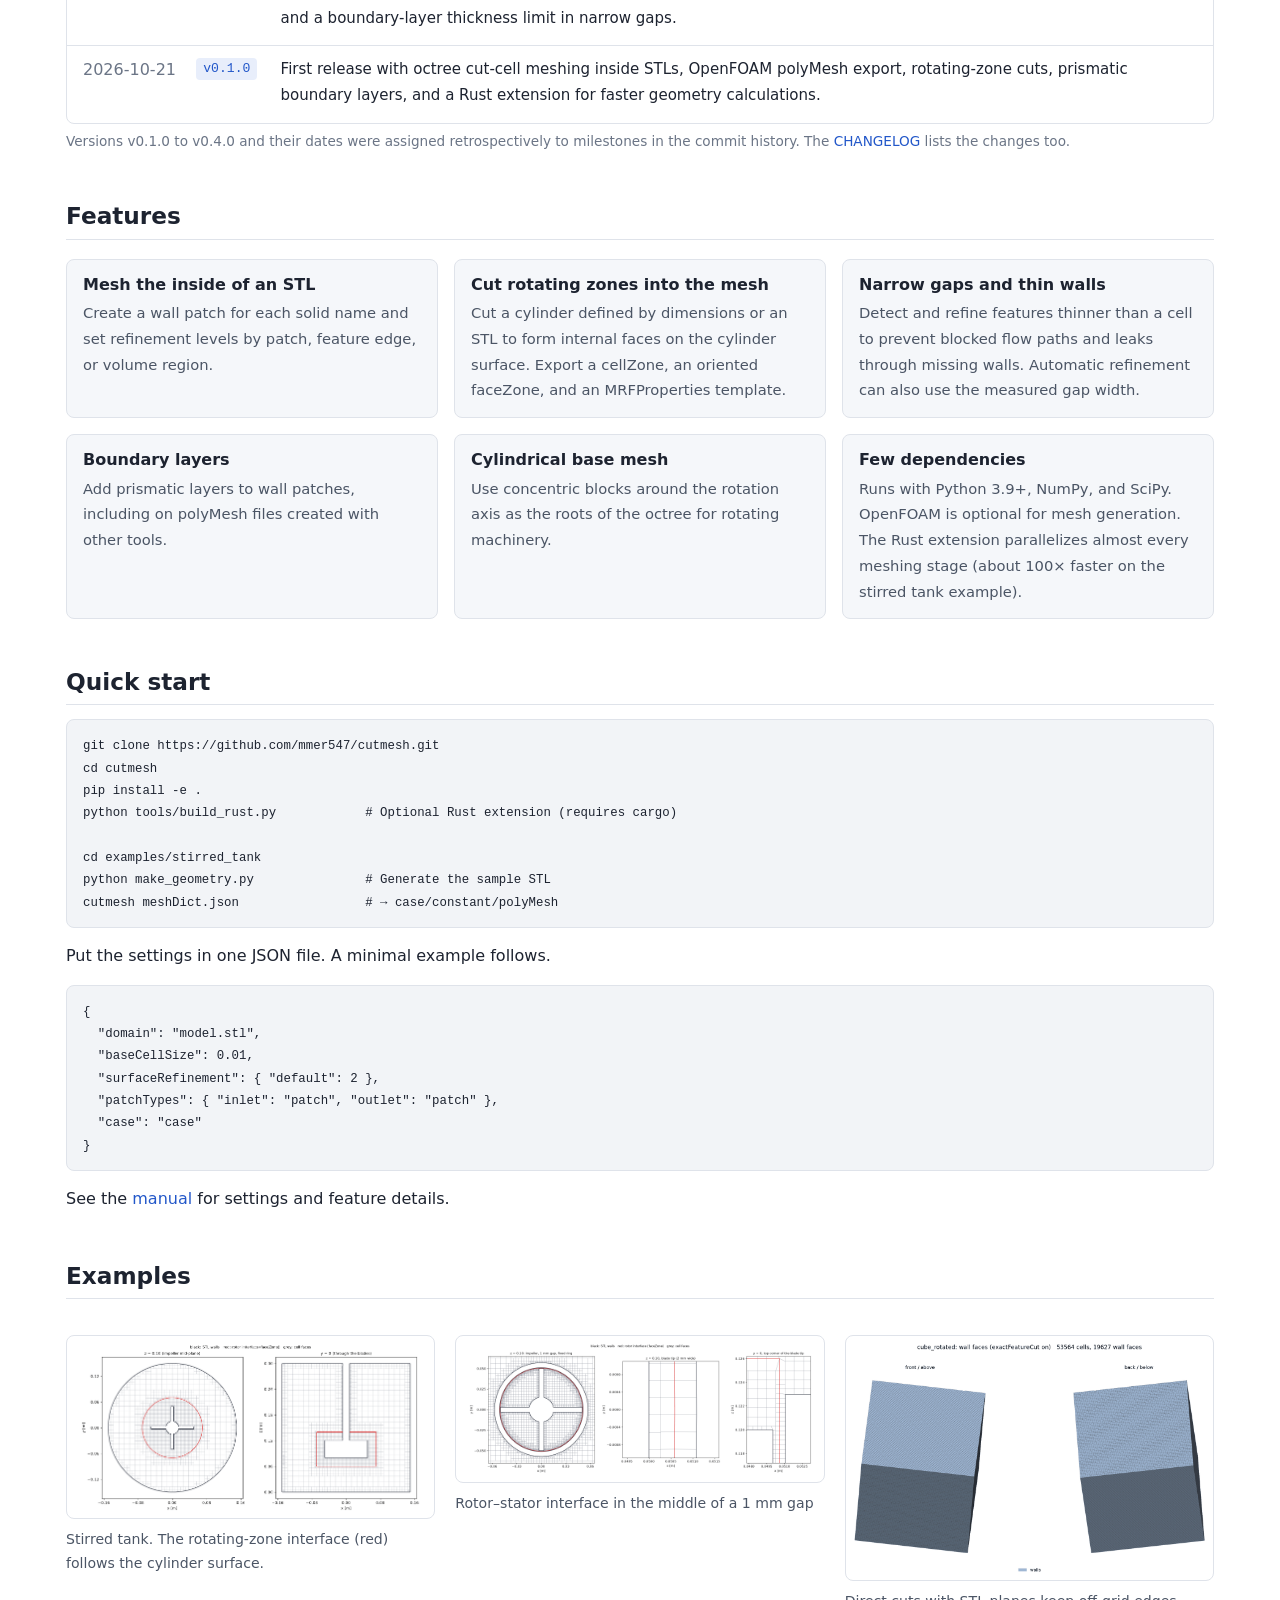
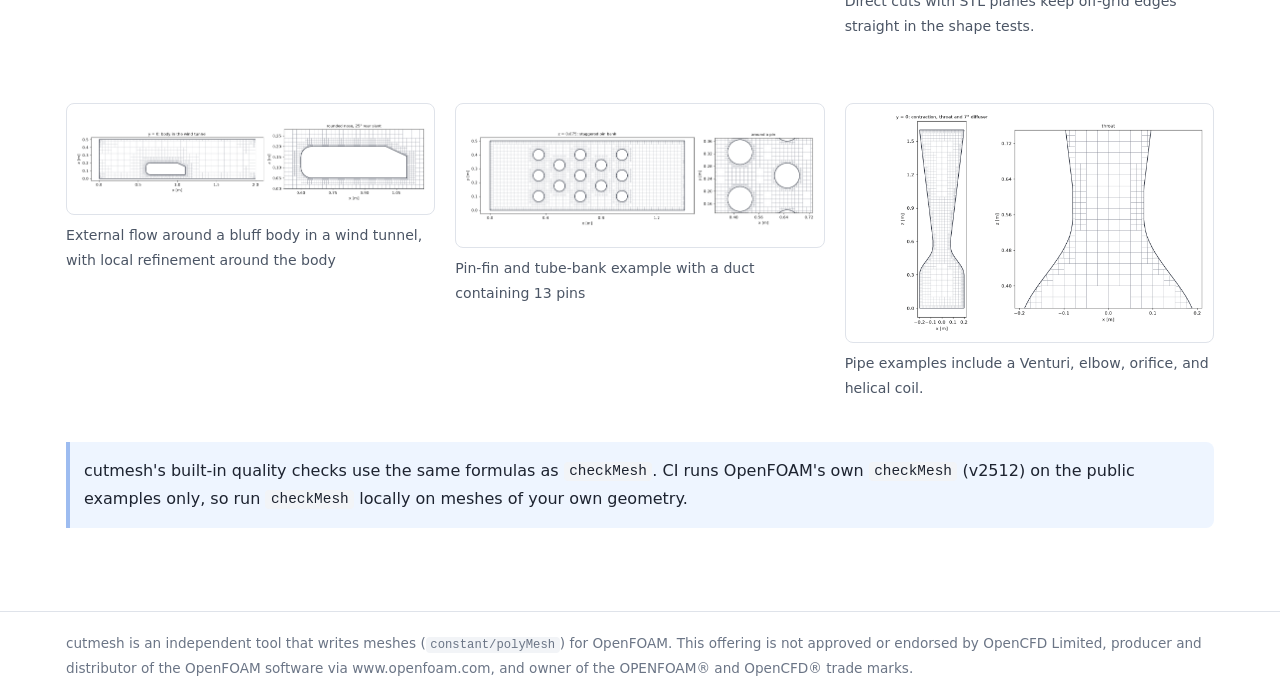
==== commit 552d03d6: "v1.0.3: version, CHANGELOG and news The adjacent volume ratio measures, the quality gate on them and" ====
--- a/docs/en/index.html
+++ b/docs/en/index.html
@@ -40,6 +40,9 @@
 
 <h2 id="news">News</h2>
 <ul class="news">
+  <li><time datetime="2026-11-28">2026-11-28</time><span class="ver">v1.0.3</span>
+    <p><strong>Catching mesh degradation in the benchmark.</strong> The public benchmark now catches the degradation seen on the DrivAer mesh of <a href="https://github.com/mmer547/cutmesh/issues/71">#71</a>, where the faces with an adjacent cell volume ratio below 0.01 rose from 17 to 57 (<a href="https://github.com/mmer547/cutmesh/pull/72">#72</a>).
+    The adjacent volume ratio of internal faces (the faces below 0.01 and below 0.05) and the smallest cell volume over the cube of the smallest cell size are measured and compared with the baseline by the quality gate (<code>--gate</code>). New suites: <code>wheel_gaps</code> (gaps between the wheels and the car body) and <code>drivaer_settings</code> (shapes meshed with the DrivAer settings). The mesher itself is unchanged, and so are the meshes.</p></li>
   <li><time datetime="2026-11-28">2026-11-28</time><span class="ver">v1.0.2</span>
     <p><strong>Early notice of settings that cannot work.</strong> The two items left for investigation in the v1.0.0 review (<a href="https://github.com/mmer547/cutmesh/issues/68">#68</a>).
     Once the refinement levels are known, a lower bound of the cell count (from the fluid volume, the area of each STL region, the rotating zones and the refinement regions) is estimated; if it cannot fit in the machine's memory, cutmesh stops with an error before meshing (more than the free memory gives a warning). Settings such as <code>surfaceRefinement: 30</code> used to run until the memory was used up.
